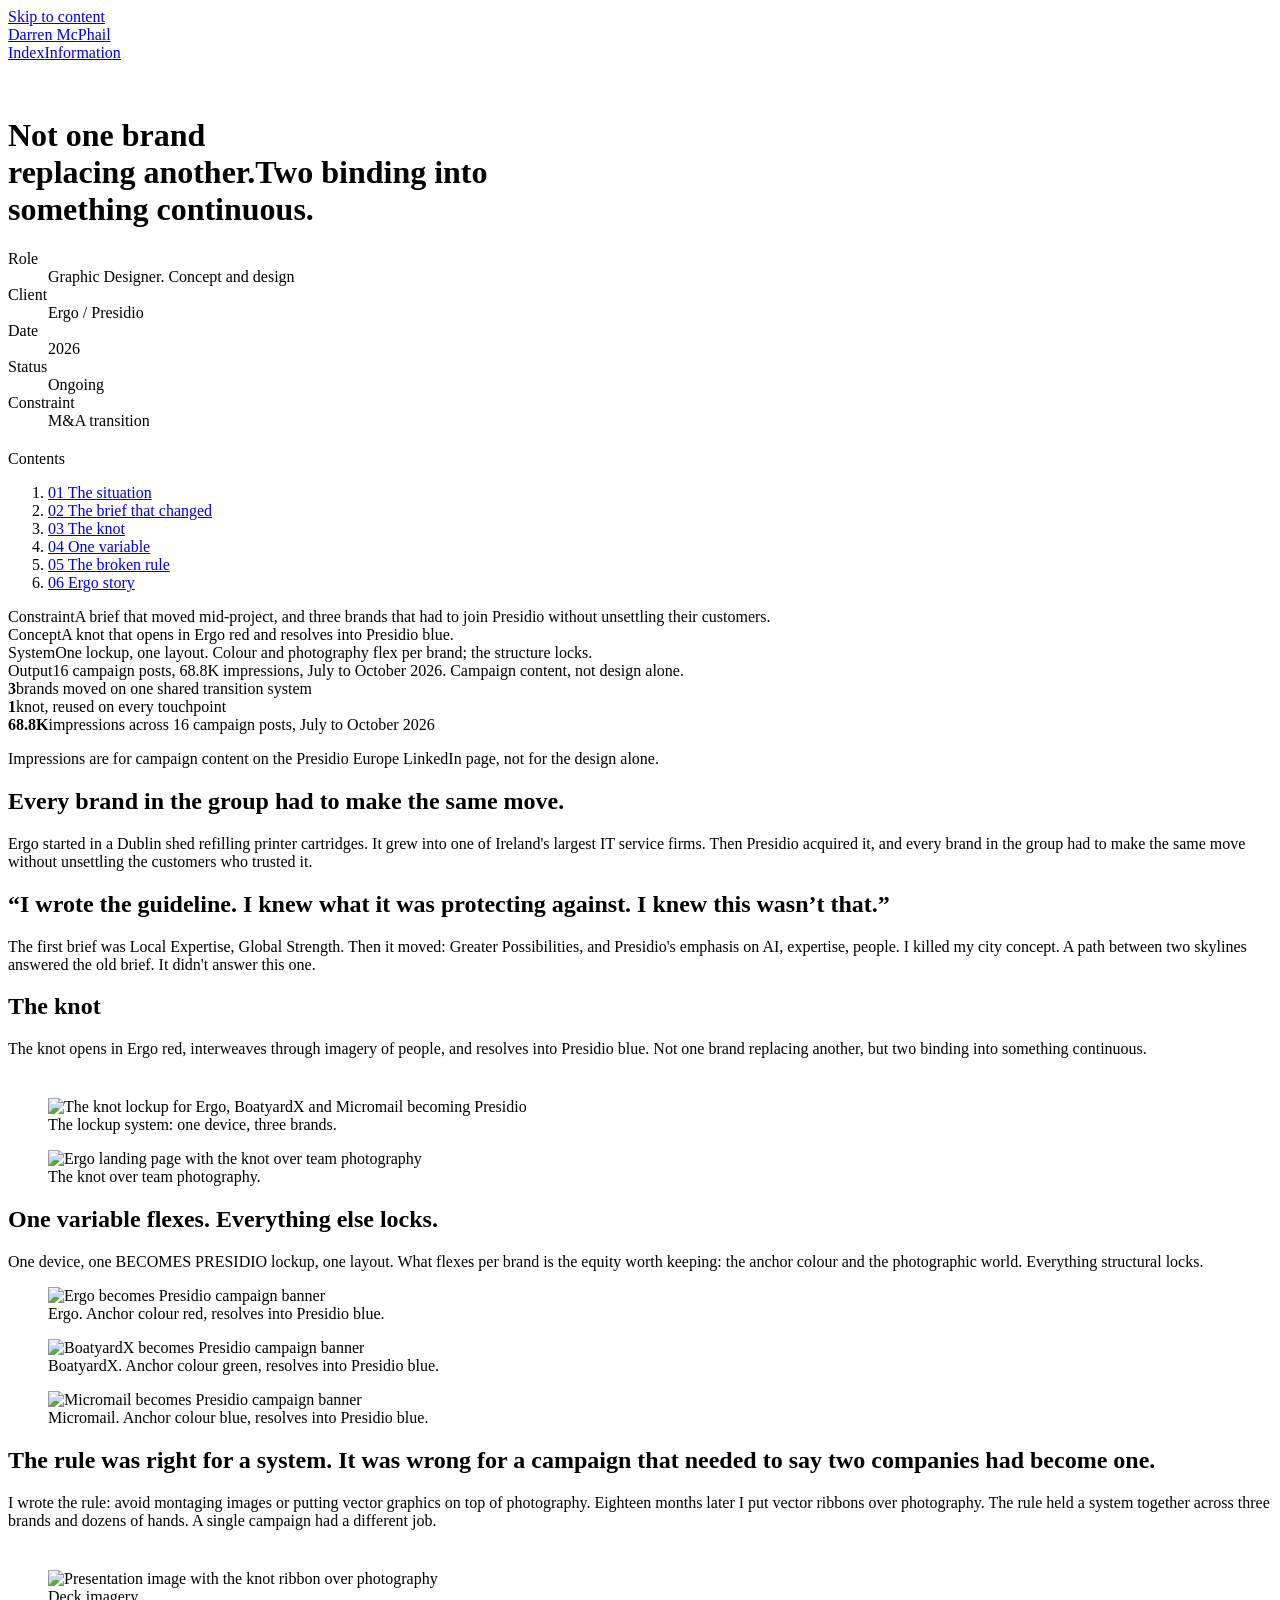
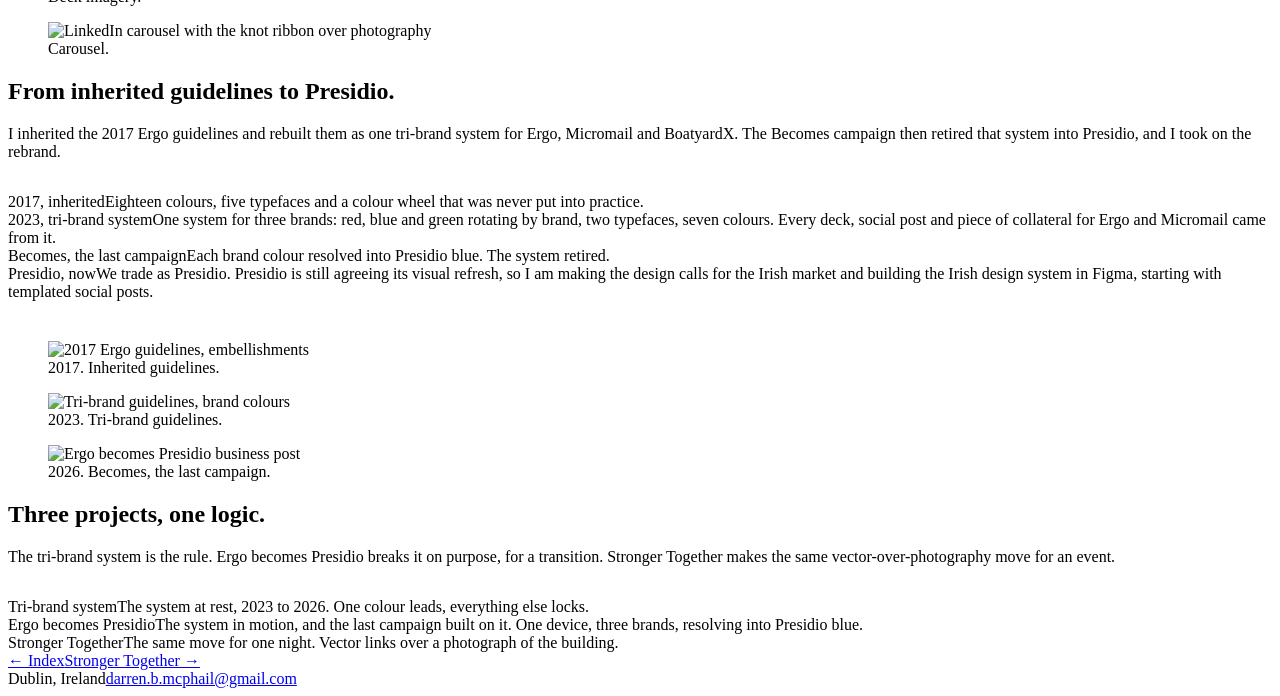
==== ergo-becomes-presidio.html @ 49cdcddd "Add files via upload" ====
<!doctype html><html lang="en"><head><meta charset="utf-8"><meta name="viewport" content="width=device-width,initial-scale=1">
<title>Ergo becomes Presidio · Darren McPhail</title><meta name="description" content="A brand transition for three brands joining Presidio: one knot, one variable, one shared system.">
<meta property="og:title" content="Ergo becomes Presidio · Darren McPhail"><meta property="og:description" content="A brand transition for three brands joining Presidio: one knot, one variable, one shared system."><meta property="og:type" content="website"><meta property="og:image" content="https://darrenbmcphail.com/ogimage.jpg"><meta name="twitter:card" content="summary_large_image">
<link rel="icon" href="favicon.svg" type="image/svg+xml">
<link rel="preconnect" href="https://fonts.googleapis.com"><link rel="preconnect" href="https://fonts.gstatic.com" crossorigin><link href="https://fonts.googleapis.com/css2?family=Familjen+Grotesk:wght@700&family=Instrument+Sans:wght@400;500;600&display=swap" rel="stylesheet"><link rel="stylesheet" href="styles.css"></head><body>
<a class="skip" href="#main">Skip to content</a>
<header class="nav"><div class="wrap"><a href="index.html">Darren McPhail</a><nav><a href="index.html" aria-current="page">Index</a><a href="information.html">Information</a></nav></div></header>
<main id="main"><div class="band" style="background:var(--pblue)"><div class="wrap"><p class="label crumb" style="color:rgba(255,255,255,.8)">Ergo / Presidio  /  Brand transition</p><h1>Not one brand<br>replacing another.<span class="dk">Two binding into<br>something continuous.</span></h1></div></div><div class="wrap"><div class="layout"><aside class="meta"><dl><div><dt class="label">Role</dt><dd>Graphic Designer. Concept and design</dd></div><div><dt class="label">Client</dt><dd>Ergo / Presidio</dd></div><div><dt class="label">Date</dt><dd>2026</dd></div><div><dt class="label">Status</dt><dd class="st">Ongoing</dd></div><div><dt class="label">Constraint</dt><dd>M&amp;A transition</dd></div></dl><p class="label" style="margin-top:20px">Contents</p><ol><li><a href="#situation">01  The situation</a></li><li><a href="#brief">02  The brief that changed</a></li><li><a href="#knot">03  The knot</a></li><li><a href="#variable">04  One variable</a></li><li><a href="#rule">05  The broken rule</a></li><li><a href="#story">06  Ergo story</a></li></ol></aside><div class="content"><div class="spec"><div class="row"><span>Constraint</span><span>A brief that moved mid-project, and three brands that had to join Presidio without unsettling their customers.</span></div><div class="row"><span>Concept</span><span>A knot that opens in Ergo red and resolves into Presidio blue.</span></div><div class="row"><span>System</span><span>One lockup, one layout. Colour and photography flex per brand; the structure locks.</span></div><div class="row"><span>Output</span><span>16 campaign posts, 68.8K impressions, July to October 2026. Campaign content, not design alone.</span></div></div><div class="stats"><div class="stat r"><b>3</b><span>brands moved on one shared transition system</span></div><div class="stat b"><b>1</b><span>knot, reused on every touchpoint</span></div><div class="stat g"><b>68.8K</b><span>impressions across 16 campaign posts, July to October 2026</span></div></div><p class="note">Impressions are for campaign content on the Presidio Europe LinkedIn page, not for the design alone.</p><section id="situation"><h2>Every brand in the group had to make the same move.</h2><p>Ergo started in a Dublin shed refilling printer cartridges. It grew into one of Ireland's largest IT service firms. Then Presidio acquired it, and every brand in the group had to make the same move without unsettling the customers who trusted it.</p></section><section id="brief"><div class="quote" style="margin-top:0"><h2>“I wrote the guideline. I knew what it was protecting against. I knew this wasn’t that.”</h2><p>The first brief was Local Expertise, Global Strength. Then it moved: Greater Possibilities, and Presidio's emphasis on AI, expertise, people. I killed my city concept. A path between two skylines answered the old brief. It didn't answer this one.</p></div></section><section id="knot"><h2>The knot</h2><p>The knot opens in Ergo red, interweaves through imagery of people, and resolves into Presidio blue. Not one brand replacing another, but two binding into something continuous.</p><div class="two-col" style="margin-top:40px"><figure><img src="assets/becomes/tri-knot.webp" alt="The knot lockup for Ergo, BoatyardX and Micromail becoming Presidio" loading="lazy" width="647" height="826"><figcaption>The lockup system: one device, three brands.</figcaption></figure><figure class="flat"><img src="assets/becomes/landing-page-opt1.webp" alt="Ergo landing page with the knot over team photography" loading="lazy" width="2000" height="1252"><figcaption>The knot over team photography.</figcaption></figure></div></section><section id="variable"><h2>One variable flexes. Everything else locks.</h2><p>One device, one BECOMES PRESIDIO lockup, one layout. What flexes per brand is the equity worth keeping: the anchor colour and the photographic world. Everything structural locks.</p><div class="grid"><figure class="flat"><div class="tile"><img src="assets/becomes/ergo-becomes-presidio-4.webp" alt="Ergo becomes Presidio campaign banner" loading="lazy" width="1200" height="630"></div><figcaption>Ergo. Anchor colour red, resolves into Presidio blue.</figcaption></figure><figure class="flat"><div class="tile"><img src="assets/becomes/boatyardx-becomes-presidio.webp" alt="BoatyardX becomes Presidio campaign banner" loading="lazy" width="1200" height="630"></div><figcaption>BoatyardX. Anchor colour green, resolves into Presidio blue.</figcaption></figure><figure class="flat"><div class="tile"><img src="assets/becomes/micromail-becomes-presidio.webp" alt="Micromail becomes Presidio campaign banner" loading="lazy" width="1200" height="630"></div><figcaption>Micromail. Anchor colour blue, resolves into Presidio blue.</figcaption></figure></div></section><section id="rule"><h2>The rule was right for a system. It was wrong for a campaign that needed to say two companies had become one.</h2><p>I wrote the rule: avoid montaging images or putting vector graphics on top of photography. Eighteen months later I put vector ribbons over photography. The rule held a system together across three brands and dozens of hands. A single campaign had a different job.</p><div class="grid two" style="margin-top:40px"><figure class="flat"><img src="assets/becomes/image_deck.webp" alt="Presentation image with the knot ribbon over photography" loading="lazy"><figcaption>Deck imagery.</figcaption></figure><figure class="flat"><img src="assets/becomes/carousel--11.webp" alt="LinkedIn carousel with the knot ribbon over photography" loading="lazy"><figcaption>Carousel.</figcaption></figure></div></section><section id="story"><h2>From inherited guidelines to Presidio.</h2><p>I inherited the 2017 Ergo guidelines and rebuilt them as one tri-brand system for Ergo, Micromail and BoatyardX. The Becomes campaign then retired that system into Presidio, and I took on the rebrand.</p><div class="spec" style="margin-top:32px"><div class="row"><span>2017, inherited</span><span>Eighteen colours, five typefaces and a colour wheel that was never put into practice.</span></div><div class="row"><span>2023, tri-brand system</span><span>One system for three brands: red, blue and green rotating by brand, two typefaces, seven colours. Every deck, social post and piece of collateral for Ergo and Micromail came from it.</span></div><div class="row"><span>Becomes, the last campaign</span><span>Each brand colour resolved into Presidio blue. The system retired.</span></div><div class="row"><span>Presidio, now</span><span>We trade as Presidio. Presidio is still agreeing its visual refresh, so I am making the design calls for the Irish market and building the Irish design system in Figma, starting with templated social posts.</span></div></div><div class="grid" style="margin-top:40px"><figure class="flat"><img src="assets/tri/ergo-2017-p18.webp" alt="2017 Ergo guidelines, embellishments" loading="lazy"><figcaption>2017. Inherited guidelines.</figcaption></figure><figure class="flat"><img src="assets/tri/visual-identity-p18.webp" alt="Tri-brand guidelines, brand colours" loading="lazy"><figcaption>2023. Tri-brand guidelines.</figcaption></figure><figure class="flat"><img src="assets/becomes/business-post-ad-p01.webp" alt="Ergo becomes Presidio business post" loading="lazy"><figcaption>2026. Becomes, the last campaign.</figcaption></figure></div></section><section id="connected"><h2>Three projects, one logic.</h2><p>The tri-brand system is the rule. Ergo becomes Presidio breaks it on purpose, for a transition. Stronger Together makes the same vector-over-photography move for an event.</p><div class="spec" style="margin-top:32px"><div class="row"><span>Tri-brand system</span><span>The system at rest, 2023 to 2026. One colour leads, everything else locks.</span></div><div class="row"><span>Ergo becomes Presidio</span><span>The system in motion, and the last campaign built on it. One device, three brands, resolving into Presidio blue.</span></div><div class="row"><span>Stronger Together</span><span>The same move for one night. Vector links over a photograph of the building.</span></div></div></section><div class="pager"><a href="index.html">← Index</a><a href="stronger-together.html">Stronger Together →</a></div></div></div></div></main>
<footer class="f"><div class="wrap"><span class="label">Dublin, Ireland</span><a class="label" href="mailto:darren.b.mcphail@gmail.com">darren.b.mcphail@gmail.com</a></div></footer>
<script src="site.js" defer></script></body></html>
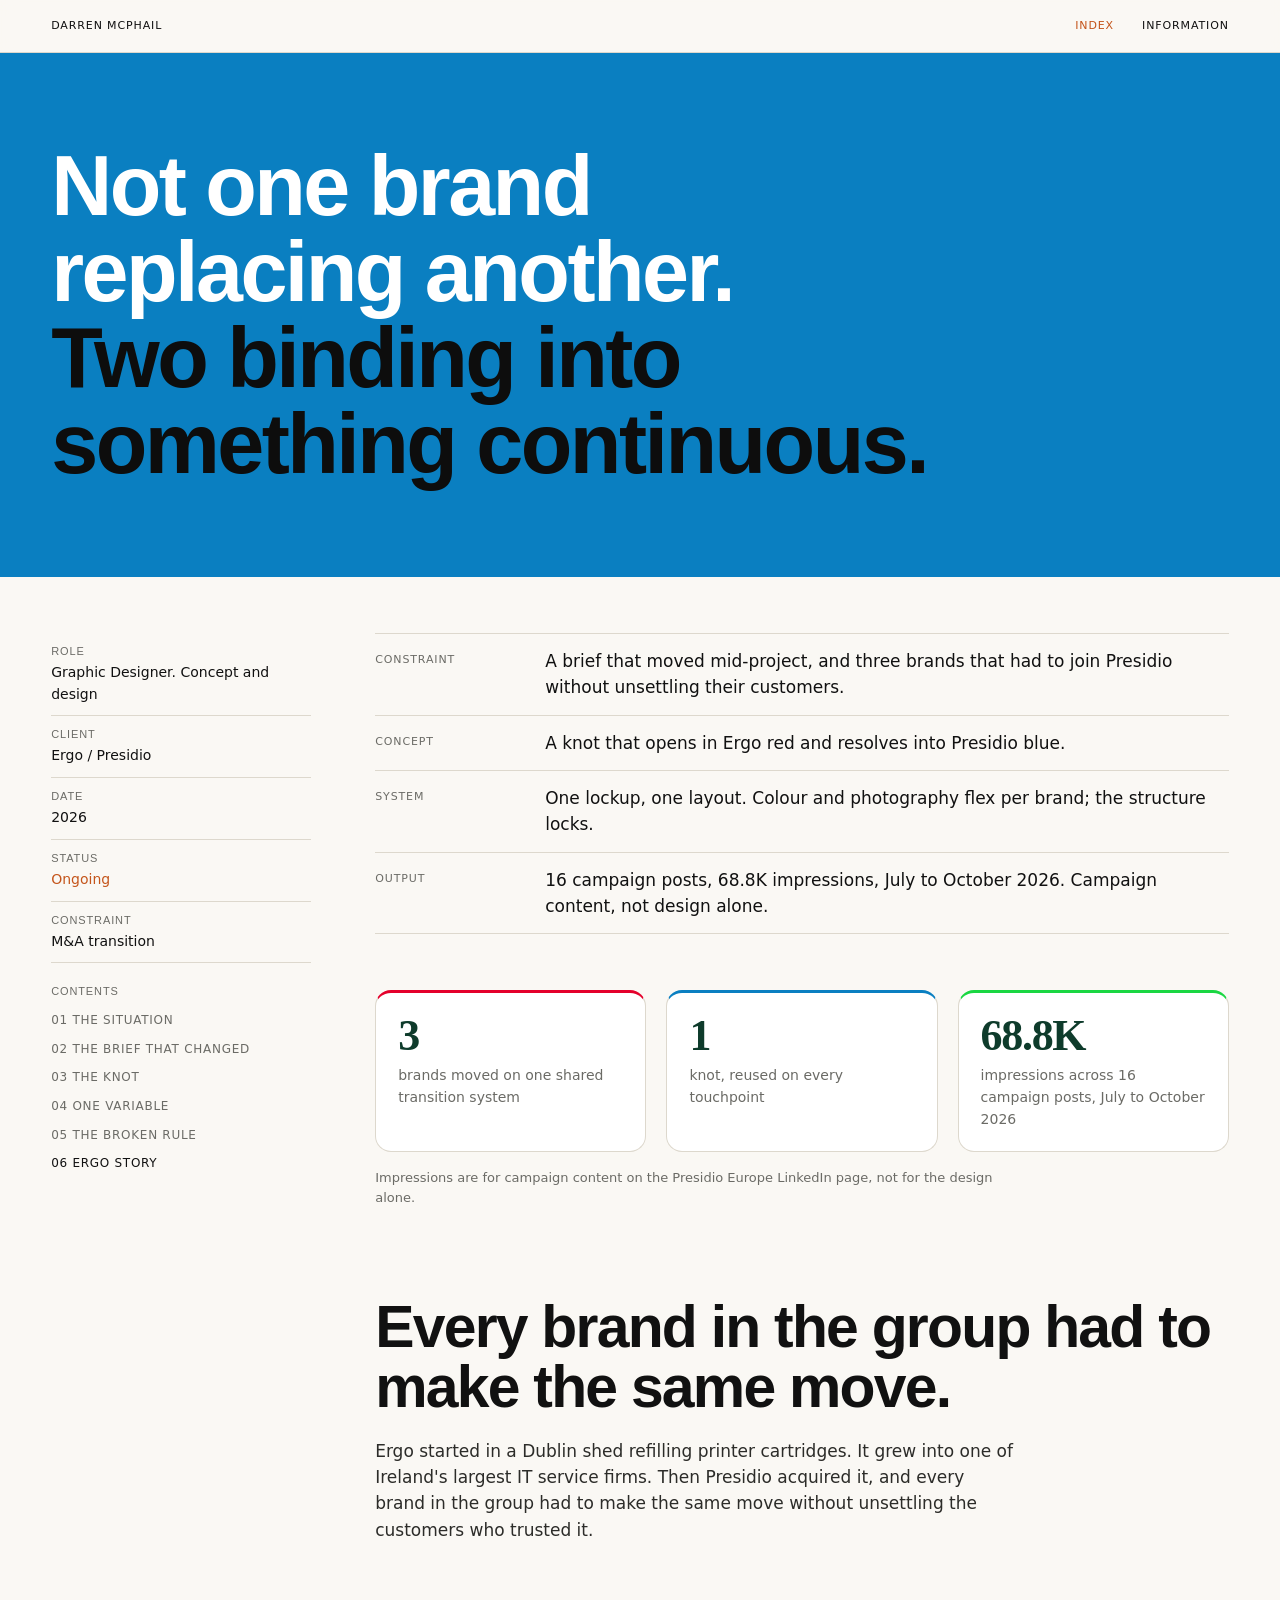
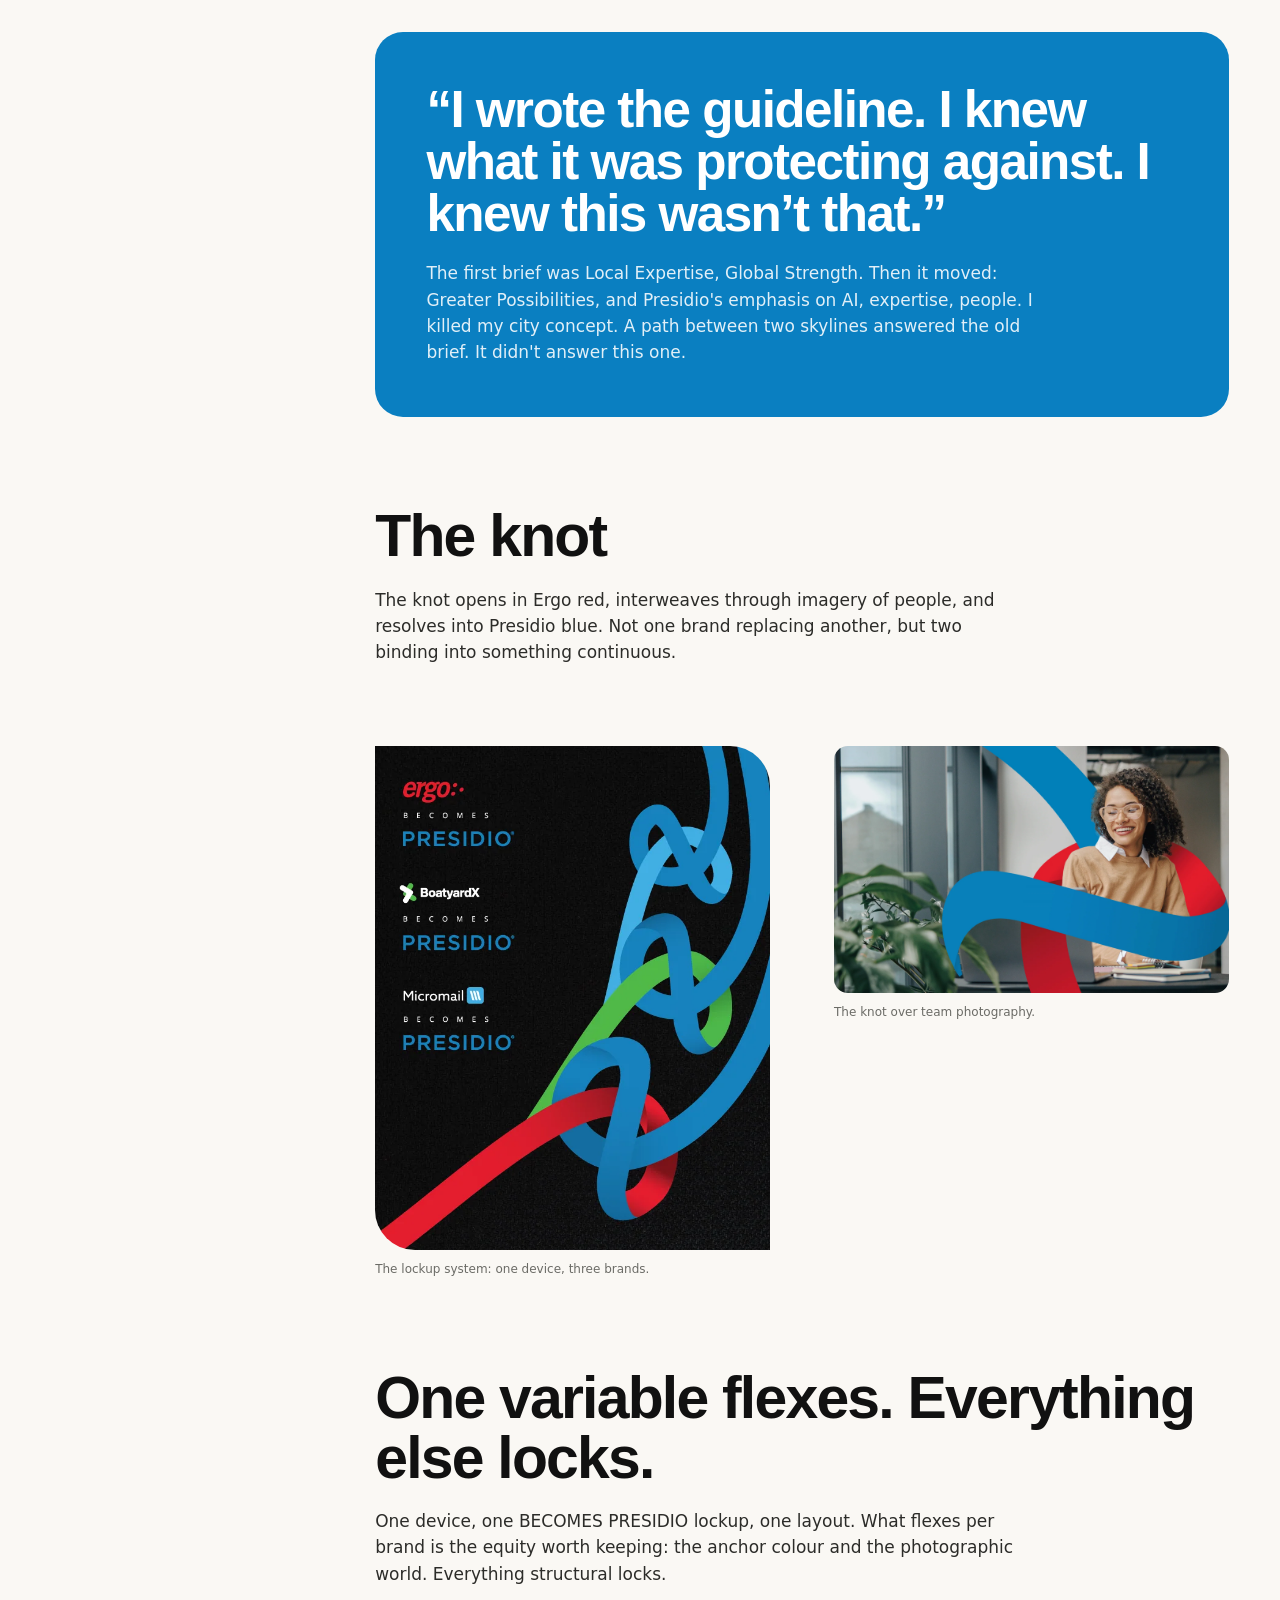
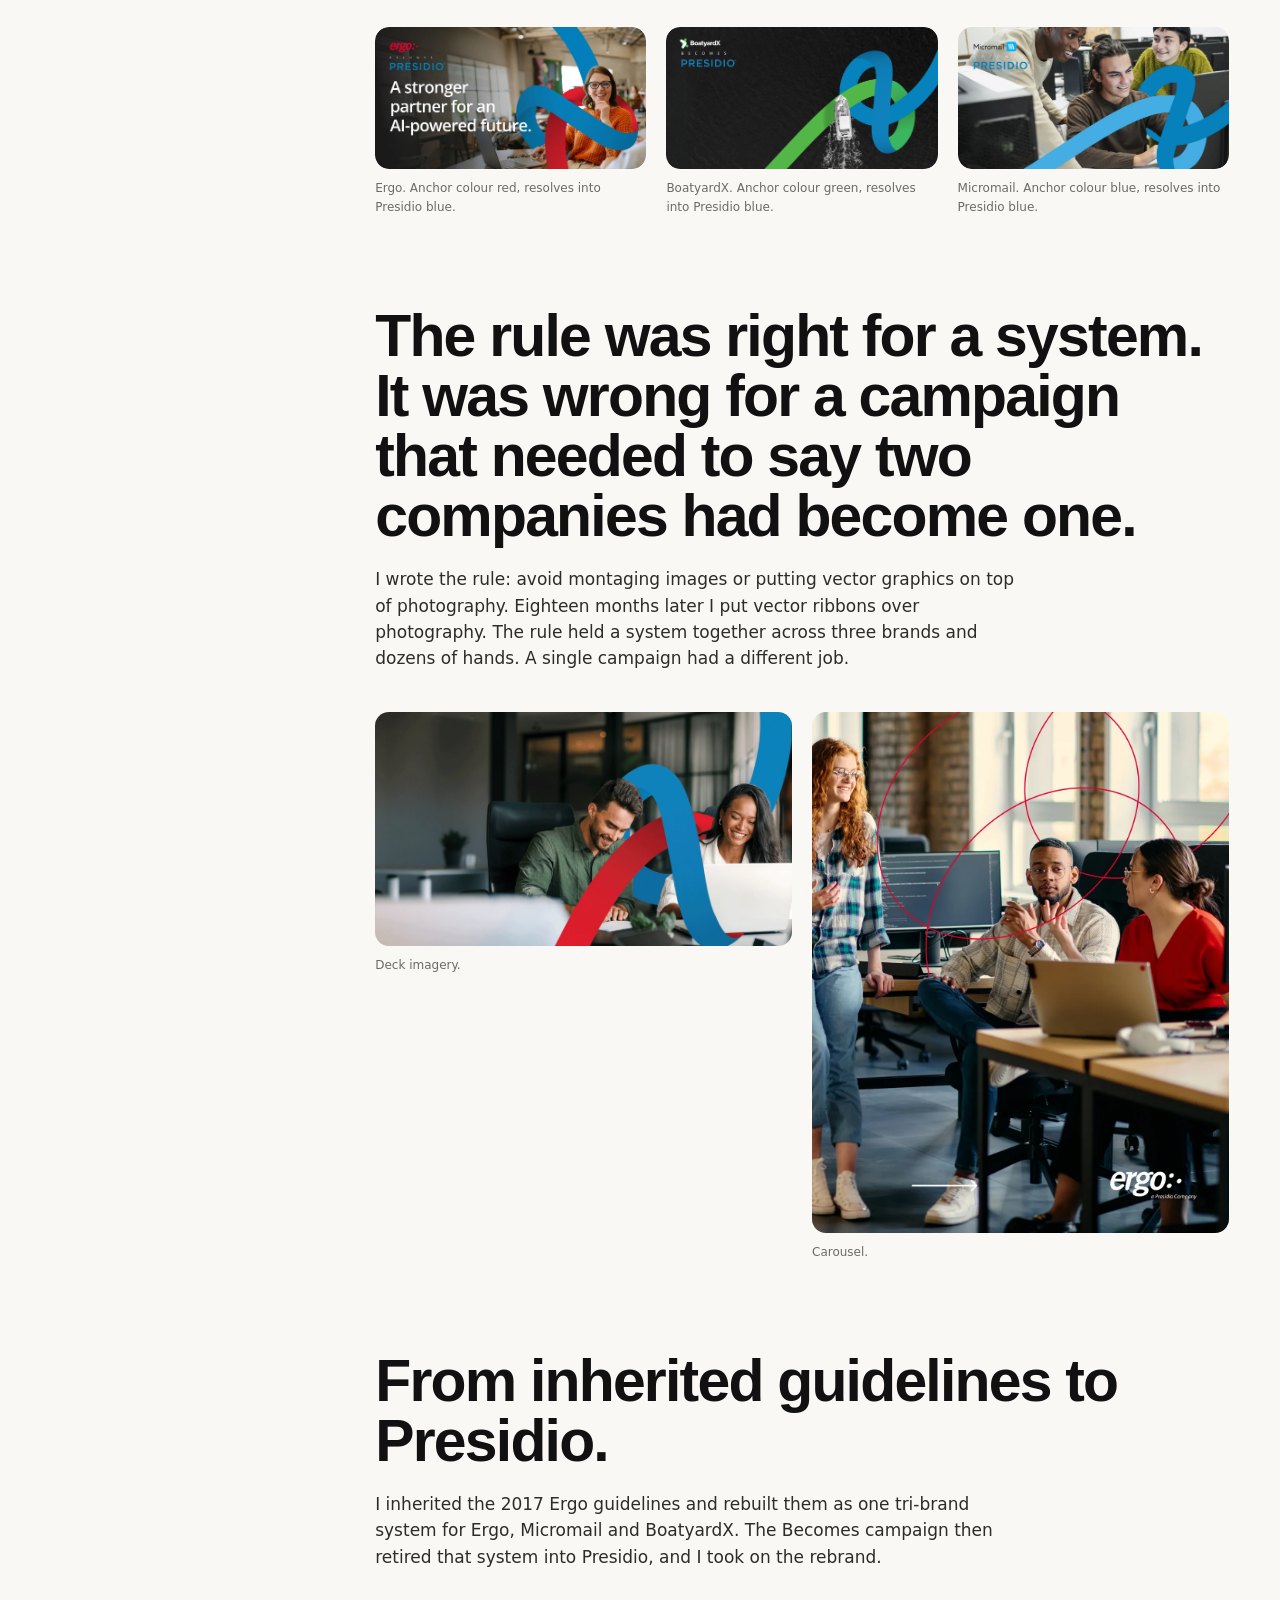
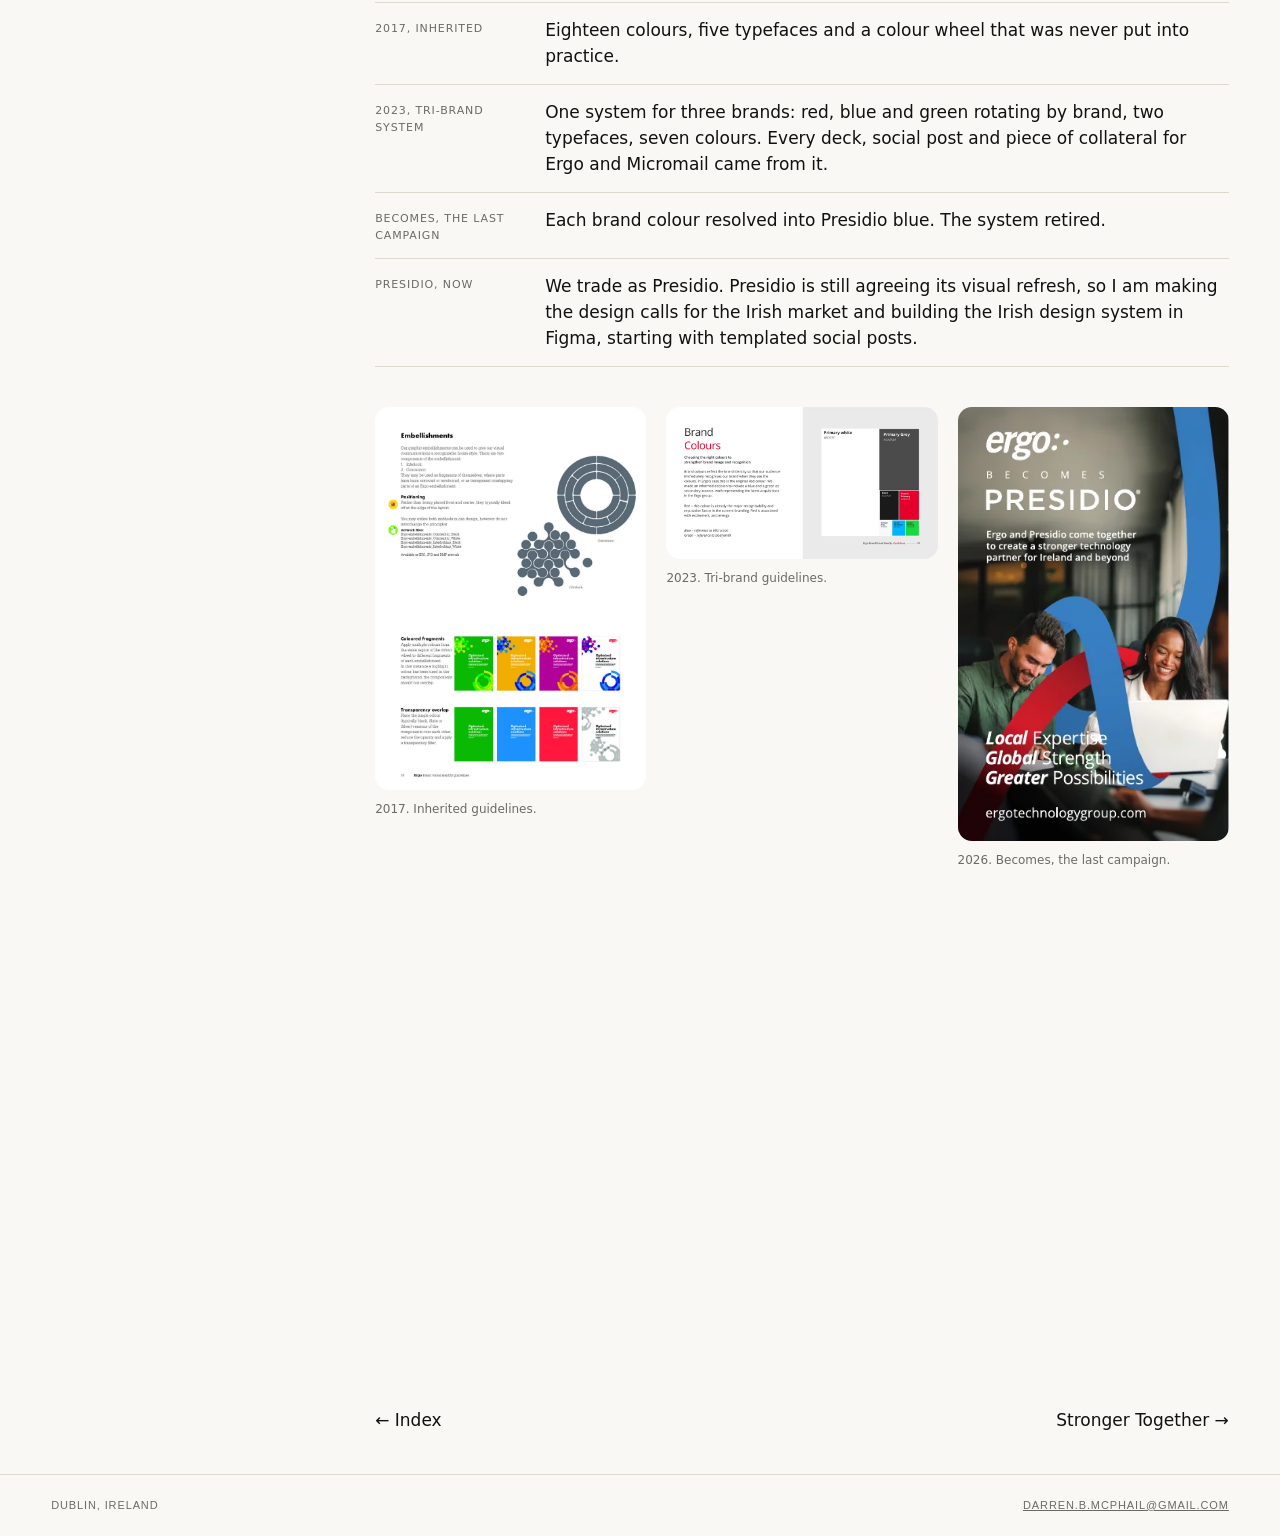
==== commit 41c619c1: "Add files via upload" ====
--- a/ergo-becomes-presidio.html
+++ b/ergo-becomes-presidio.html
@@ -5,6 +5,6 @@
 <link rel="preconnect" href="https://fonts.googleapis.com"><link rel="preconnect" href="https://fonts.gstatic.com" crossorigin><link href="https://fonts.googleapis.com/css2?family=Familjen+Grotesk:wght@700&family=Instrument+Sans:wght@400;500;600&display=swap" rel="stylesheet"><link rel="stylesheet" href="styles.css"></head><body>
 <a class="skip" href="#main">Skip to content</a>
 <header class="nav"><div class="wrap"><a href="index.html">Darren McPhail</a><nav><a href="index.html" aria-current="page">Index</a><a href="information.html">Information</a></nav></div></header>
-<main id="main"><div class="band" style="background:var(--pblue)"><div class="wrap"><p class="label crumb" style="color:rgba(255,255,255,.8)">Ergo / Presidio  /  Brand transition</p><h1>Not one brand<br>replacing another.<span class="dk">Two binding into<br>something continuous.</span></h1></div></div><div class="wrap"><div class="layout"><aside class="meta"><dl><div><dt class="label">Role</dt><dd>Graphic Designer. Concept and design</dd></div><div><dt class="label">Client</dt><dd>Ergo / Presidio</dd></div><div><dt class="label">Date</dt><dd>2026</dd></div><div><dt class="label">Status</dt><dd class="st">Ongoing</dd></div><div><dt class="label">Constraint</dt><dd>M&amp;A transition</dd></div></dl><p class="label" style="margin-top:20px">Contents</p><ol><li><a href="#situation">01  The situation</a></li><li><a href="#brief">02  The brief that changed</a></li><li><a href="#knot">03  The knot</a></li><li><a href="#variable">04  One variable</a></li><li><a href="#rule">05  The broken rule</a></li><li><a href="#story">06  Ergo story</a></li></ol></aside><div class="content"><div class="spec"><div class="row"><span>Constraint</span><span>A brief that moved mid-project, and three brands that had to join Presidio without unsettling their customers.</span></div><div class="row"><span>Concept</span><span>A knot that opens in Ergo red and resolves into Presidio blue.</span></div><div class="row"><span>System</span><span>One lockup, one layout. Colour and photography flex per brand; the structure locks.</span></div><div class="row"><span>Output</span><span>16 campaign posts, 68.8K impressions, July to October 2026. Campaign content, not design alone.</span></div></div><div class="stats"><div class="stat r"><b>3</b><span>brands moved on one shared transition system</span></div><div class="stat b"><b>1</b><span>knot, reused on every touchpoint</span></div><div class="stat g"><b>68.8K</b><span>impressions across 16 campaign posts, July to October 2026</span></div></div><p class="note">Impressions are for campaign content on the Presidio Europe LinkedIn page, not for the design alone.</p><section id="situation"><h2>Every brand in the group had to make the same move.</h2><p>Ergo started in a Dublin shed refilling printer cartridges. It grew into one of Ireland's largest IT service firms. Then Presidio acquired it, and every brand in the group had to make the same move without unsettling the customers who trusted it.</p></section><section id="brief"><div class="quote" style="margin-top:0"><h2>“I wrote the guideline. I knew what it was protecting against. I knew this wasn’t that.”</h2><p>The first brief was Local Expertise, Global Strength. Then it moved: Greater Possibilities, and Presidio's emphasis on AI, expertise, people. I killed my city concept. A path between two skylines answered the old brief. It didn't answer this one.</p></div></section><section id="knot"><h2>The knot</h2><p>The knot opens in Ergo red, interweaves through imagery of people, and resolves into Presidio blue. Not one brand replacing another, but two binding into something continuous.</p><div class="two-col" style="margin-top:40px"><figure><img src="assets/becomes/tri-knot.webp" alt="The knot lockup for Ergo, BoatyardX and Micromail becoming Presidio" loading="lazy" width="647" height="826"><figcaption>The lockup system: one device, three brands.</figcaption></figure><figure class="flat"><img src="assets/becomes/landing-page-opt1.webp" alt="Ergo landing page with the knot over team photography" loading="lazy" width="2000" height="1252"><figcaption>The knot over team photography.</figcaption></figure></div></section><section id="variable"><h2>One variable flexes. Everything else locks.</h2><p>One device, one BECOMES PRESIDIO lockup, one layout. What flexes per brand is the equity worth keeping: the anchor colour and the photographic world. Everything structural locks.</p><div class="grid"><figure class="flat"><div class="tile"><img src="assets/becomes/ergo-becomes-presidio-4.webp" alt="Ergo becomes Presidio campaign banner" loading="lazy" width="1200" height="630"></div><figcaption>Ergo. Anchor colour red, resolves into Presidio blue.</figcaption></figure><figure class="flat"><div class="tile"><img src="assets/becomes/boatyardx-becomes-presidio.webp" alt="BoatyardX becomes Presidio campaign banner" loading="lazy" width="1200" height="630"></div><figcaption>BoatyardX. Anchor colour green, resolves into Presidio blue.</figcaption></figure><figure class="flat"><div class="tile"><img src="assets/becomes/micromail-becomes-presidio.webp" alt="Micromail becomes Presidio campaign banner" loading="lazy" width="1200" height="630"></div><figcaption>Micromail. Anchor colour blue, resolves into Presidio blue.</figcaption></figure></div></section><section id="rule"><h2>The rule was right for a system. It was wrong for a campaign that needed to say two companies had become one.</h2><p>I wrote the rule: avoid montaging images or putting vector graphics on top of photography. Eighteen months later I put vector ribbons over photography. The rule held a system together across three brands and dozens of hands. A single campaign had a different job.</p><div class="grid two" style="margin-top:40px"><figure class="flat"><img src="assets/becomes/image_deck.webp" alt="Presentation image with the knot ribbon over photography" loading="lazy"><figcaption>Deck imagery.</figcaption></figure><figure class="flat"><img src="assets/becomes/carousel--11.webp" alt="LinkedIn carousel with the knot ribbon over photography" loading="lazy"><figcaption>Carousel.</figcaption></figure></div></section><section id="story"><h2>From inherited guidelines to Presidio.</h2><p>I inherited the 2017 Ergo guidelines and rebuilt them as one tri-brand system for Ergo, Micromail and BoatyardX. The Becomes campaign then retired that system into Presidio, and I took on the rebrand.</p><div class="spec" style="margin-top:32px"><div class="row"><span>2017, inherited</span><span>Eighteen colours, five typefaces and a colour wheel that was never put into practice.</span></div><div class="row"><span>2023, tri-brand system</span><span>One system for three brands: red, blue and green rotating by brand, two typefaces, seven colours. Every deck, social post and piece of collateral for Ergo and Micromail came from it.</span></div><div class="row"><span>Becomes, the last campaign</span><span>Each brand colour resolved into Presidio blue. The system retired.</span></div><div class="row"><span>Presidio, now</span><span>We trade as Presidio. Presidio is still agreeing its visual refresh, so I am making the design calls for the Irish market and building the Irish design system in Figma, starting with templated social posts.</span></div></div><div class="grid" style="margin-top:40px"><figure class="flat"><img src="assets/tri/ergo-2017-p18.webp" alt="2017 Ergo guidelines, embellishments" loading="lazy"><figcaption>2017. Inherited guidelines.</figcaption></figure><figure class="flat"><img src="assets/tri/visual-identity-p18.webp" alt="Tri-brand guidelines, brand colours" loading="lazy"><figcaption>2023. Tri-brand guidelines.</figcaption></figure><figure class="flat"><img src="assets/becomes/business-post-ad-p01.webp" alt="Ergo becomes Presidio business post" loading="lazy"><figcaption>2026. Becomes, the last campaign.</figcaption></figure></div></section><section id="connected"><h2>Three projects, one logic.</h2><p>The tri-brand system is the rule. Ergo becomes Presidio breaks it on purpose, for a transition. Stronger Together makes the same vector-over-photography move for an event.</p><div class="spec" style="margin-top:32px"><div class="row"><span>Tri-brand system</span><span>The system at rest, 2023 to 2026. One colour leads, everything else locks.</span></div><div class="row"><span>Ergo becomes Presidio</span><span>The system in motion, and the last campaign built on it. One device, three brands, resolving into Presidio blue.</span></div><div class="row"><span>Stronger Together</span><span>The same move for one night. Vector links over a photograph of the building.</span></div></div></section><div class="pager"><a href="index.html">← Index</a><a href="stronger-together.html">Stronger Together →</a></div></div></div></div></main>
+<main id="main"><div class="band" style="background:var(--pblue)"><div class="wrap"><h1>Not one brand<br>replacing another.<span class="dk">Two binding into<br>something continuous.</span></h1></div></div><div class="wrap"><div class="layout"><aside class="meta"><dl><div><dt class="label">Role</dt><dd>Graphic Designer. Concept and design</dd></div><div><dt class="label">Client</dt><dd>Ergo / Presidio</dd></div><div><dt class="label">Date</dt><dd>2026</dd></div><div><dt class="label">Status</dt><dd class="st">Ongoing</dd></div><div><dt class="label">Constraint</dt><dd>M&amp;A transition</dd></div></dl><p class="label" style="margin-top:20px">Contents</p><ol><li><a href="#situation">01  The situation</a></li><li><a href="#brief">02  The brief that changed</a></li><li><a href="#knot">03  The knot</a></li><li><a href="#variable">04  One variable</a></li><li><a href="#rule">05  The broken rule</a></li><li><a href="#story">06  Ergo story</a></li></ol></aside><div class="content"><div class="spec"><div class="row"><span>Constraint</span><span>A brief that moved mid-project, and three brands that had to join Presidio without unsettling their customers.</span></div><div class="row"><span>Concept</span><span>A knot that opens in Ergo red and resolves into Presidio blue.</span></div><div class="row"><span>System</span><span>One lockup, one layout. Colour and photography flex per brand; the structure locks.</span></div><div class="row"><span>Output</span><span>16 campaign posts, 68.8K impressions, July to October 2026. Campaign content, not design alone.</span></div></div><div class="stats"><div class="stat r"><b>3</b><span>brands moved on one shared transition system</span></div><div class="stat b"><b>1</b><span>knot, reused on every touchpoint</span></div><div class="stat g"><b>68.8K</b><span>impressions across 16 campaign posts, July to October 2026</span></div></div><p class="note">Impressions are for campaign content on the Presidio Europe LinkedIn page, not for the design alone.</p><section id="situation"><h2>Every brand in the group had to make the same move.</h2><p>Ergo started in a Dublin shed refilling printer cartridges. It grew into one of Ireland's largest IT service firms. Then Presidio acquired it, and every brand in the group had to make the same move without unsettling the customers who trusted it.</p></section><section id="brief"><div class="quote" style="margin-top:0"><h2>“I wrote the guideline. I knew what it was protecting against. I knew this wasn’t that.”</h2><p>The first brief was Local Expertise, Global Strength. Then it moved: Greater Possibilities, and Presidio's emphasis on AI, expertise, people. I killed my city concept. A path between two skylines answered the old brief. It didn't answer this one.</p></div></section><section id="knot"><h2>The knot</h2><p>The knot opens in Ergo red, interweaves through imagery of people, and resolves into Presidio blue. Not one brand replacing another, but two binding into something continuous.</p><div class="two-col" style="margin-top:40px"><figure><img src="assets/becomes/tri-knot.webp" alt="The knot lockup for Ergo, BoatyardX and Micromail becoming Presidio" loading="lazy" width="647" height="826"><figcaption>The lockup system: one device, three brands.</figcaption></figure><figure class="flat"><img src="assets/becomes/landing-page-opt1.webp" alt="Ergo landing page with the knot over team photography" loading="lazy" width="2000" height="1252"><figcaption>The knot over team photography.</figcaption></figure></div></section><section id="variable"><h2>One variable flexes. Everything else locks.</h2><p>One device, one BECOMES PRESIDIO lockup, one layout. What flexes per brand is the equity worth keeping: the anchor colour and the photographic world. Everything structural locks.</p><div class="grid"><figure class="flat"><div class="tile"><img src="assets/becomes/ergo-becomes-presidio-4.webp" alt="Ergo becomes Presidio campaign banner" loading="lazy" width="1200" height="630"></div><figcaption>Ergo. Anchor colour red, resolves into Presidio blue.</figcaption></figure><figure class="flat"><div class="tile"><img src="assets/becomes/boatyardx-becomes-presidio.webp" alt="BoatyardX becomes Presidio campaign banner" loading="lazy" width="1200" height="630"></div><figcaption>BoatyardX. Anchor colour green, resolves into Presidio blue.</figcaption></figure><figure class="flat"><div class="tile"><img src="assets/becomes/micromail-becomes-presidio.webp" alt="Micromail becomes Presidio campaign banner" loading="lazy" width="1200" height="630"></div><figcaption>Micromail. Anchor colour blue, resolves into Presidio blue.</figcaption></figure></div></section><section id="rule"><h2>The rule was right for a system. It was wrong for a campaign that needed to say two companies had become one.</h2><p>I wrote the rule: avoid montaging images or putting vector graphics on top of photography. Eighteen months later I put vector ribbons over photography. The rule held a system together across three brands and dozens of hands. A single campaign had a different job.</p><div class="grid two" style="margin-top:40px"><figure class="flat"><img src="assets/becomes/image_deck.webp" alt="Presentation image with the knot ribbon over photography" loading="lazy"><figcaption>Deck imagery.</figcaption></figure><figure class="flat"><img src="assets/becomes/carousel--11.webp" alt="LinkedIn carousel with the knot ribbon over photography" loading="lazy"><figcaption>Carousel.</figcaption></figure></div></section><section id="story"><h2>From inherited guidelines to Presidio.</h2><p>I inherited the 2017 Ergo guidelines and rebuilt them as one tri-brand system for Ergo, Micromail and BoatyardX. The Becomes campaign then retired that system into Presidio, and I took on the rebrand.</p><div class="spec" style="margin-top:32px"><div class="row"><span>2017, inherited</span><span>Eighteen colours, five typefaces and a colour wheel that was never put into practice.</span></div><div class="row"><span>2023, tri-brand system</span><span>One system for three brands: red, blue and green rotating by brand, two typefaces, seven colours. Every deck, social post and piece of collateral for Ergo and Micromail came from it.</span></div><div class="row"><span>Becomes, the last campaign</span><span>Each brand colour resolved into Presidio blue. The system retired.</span></div><div class="row"><span>Presidio, now</span><span>We trade as Presidio. Presidio is still agreeing its visual refresh, so I am making the design calls for the Irish market and building the Irish design system in Figma, starting with templated social posts.</span></div></div><div class="grid" style="margin-top:40px"><figure class="flat"><img src="assets/tri/ergo-2017-p18.webp" alt="2017 Ergo guidelines, embellishments" loading="lazy"><figcaption>2017. Inherited guidelines.</figcaption></figure><figure class="flat"><img src="assets/tri/visual-identity-p18.webp" alt="Tri-brand guidelines, brand colours" loading="lazy"><figcaption>2023. Tri-brand guidelines.</figcaption></figure><figure class="flat"><img src="assets/becomes/business-post-ad-p01.webp" alt="Ergo becomes Presidio business post" loading="lazy"><figcaption>2026. Becomes, the last campaign.</figcaption></figure></div></section><section id="connected"><h2>Three projects, one logic.</h2><p>The tri-brand system is the rule. Ergo becomes Presidio breaks it on purpose, for a transition. Stronger Together makes the same vector-over-photography move for an event.</p><div class="spec" style="margin-top:32px"><div class="row"><span>Tri-brand system</span><span>The system at rest, 2023 to 2026. One colour leads, everything else locks.</span></div><div class="row"><span>Ergo becomes Presidio</span><span>The system in motion, and the last campaign built on it. One device, three brands, resolving into Presidio blue.</span></div><div class="row"><span>Stronger Together</span><span>The same move for one night. Vector links over a photograph of the building.</span></div></div></section><div class="pager"><a href="index.html">← Index</a><a href="stronger-together.html">Stronger Together →</a></div></div></div></div></main>
 <footer class="f"><div class="wrap"><span class="label">Dublin, Ireland</span><a class="label" href="mailto:darren.b.mcphail@gmail.com">darren.b.mcphail@gmail.com</a></div></footer>
 <script src="site.js" defer></script></body></html>
--- a/styles.css
+++ b/styles.css
@@ -0,0 +1,110 @@
+
+:root{--paper:#FAF8F4;--paper2:#F1EEE7;--paper3:#E8E4DA;--line:#DDD8CD;--ink:#111;--mu:#6B6B66;--brg:#0E3B2B;--org:#C4551B;--red:#e4002b;--pblue:#0a7fc1;--mblue:#50c0ef;--green:#1ad742;--gut:clamp(20px,4vw,56px);--max:1320px}
+*{box-sizing:border-box;margin:0;padding:0}
+html{scroll-behavior:smooth}
+body{background:var(--paper);color:var(--ink);font-family:'Instrument Sans',system-ui,sans-serif;font-size:17px;line-height:1.55;-webkit-font-smoothing:antialiased}
+img,video{display:block;max-width:100%;height:auto}
+a{color:inherit}
+h1,h2,h3{font-family:'Familjen Grotesk','Instrument Sans',sans-serif;font-weight:700;letter-spacing:-.03em;line-height:1.02}
+.label{font-family:'Instrument Sans',sans-serif;font-weight:500;font-size:11px;letter-spacing:.08em;text-transform:uppercase;color:var(--mu)}
+.wrap{max-width:var(--max);margin:0 auto;padding:0 var(--gut)}
+header.nav{position:sticky;top:0;z-index:20;background:rgba(250,248,244,.92);backdrop-filter:blur(8px);border-bottom:1px solid var(--line)}
+header.nav .wrap{display:flex;justify-content:space-between;align-items:center;height:52px}
+header.nav a{text-decoration:none;font-weight:500;font-size:11px;letter-spacing:.08em;text-transform:uppercase}
+header.nav nav{display:flex;gap:28px}
+header.nav a[aria-current=page]{color:var(--org)}
+.hero{padding:clamp(48px,9vw,120px) 0 clamp(40px,6vw,80px)}
+.hero h1{font-size:clamp(46px,8.6vw,124px)}
+.hero p.lede{max-width:560px;margin-top:28px;color:#3a3a37;font-size:18px}
+.crumb{margin-bottom:28px}
+.band{padding:clamp(48px,7vw,96px) 0}
+.band h1{color:#fff;font-size:clamp(40px,6.6vw,96px)}
+.band h1 .dk{color:#0D0D0D;display:block}
+.facts{display:grid;grid-template-columns:repeat(auto-fit,minmax(220px,1fr));border-top:1px solid var(--line);border-bottom:1px solid var(--line)}
+.facts div{padding:28px var(--gut) 24px;border-left:1px solid var(--line)}
+.facts div:first-child{border-left:0}
+.facts b{display:block;font-family:'Familjen Grotesk',sans-serif;font-size:clamp(38px,5vw,56px);letter-spacing:-.03em;color:var(--brg);line-height:1}
+.facts span{display:block;margin-top:10px;max-width:260px}
+.cards{display:flex;gap:20px;overflow-x:auto;padding:0 var(--gut) 8px;scroll-snap-type:x mandatory;scrollbar-width:thin}
+.card{flex:0 0 min(1040px,88vw);scroll-snap-align:start;background:var(--paper2);border-radius:36px;padding:clamp(20px,2.6vw,32px);text-decoration:none;display:flex;flex-direction:column;gap:28px;position:relative}
+.card .tag{color:var(--org);font-weight:500;font-size:11px;letter-spacing:.08em;text-transform:uppercase}
+.card h2{font-size:clamp(40px,5.6vw,80px)}
+.card .left{display:flex;flex-direction:column;padding:0 clamp(4px,1vw,12px) 8px}
+.card .media{order:-1;border-radius:20px;overflow:hidden;background:#fff;aspect-ratio:16/9;width:100%;position:relative}
+.card .media video,.card .media img{width:100%;height:100%;object-fit:contain}
+.card dl{margin-top:28px;border-top:1px solid var(--line)}
+.card dl div{display:grid;grid-template-columns:110px 1fr;gap:16px;padding:12px 0;border-bottom:1px solid var(--line);font-size:15px}
+.card .go{margin-top:22px}
+.card:hover{background:var(--paper3)}
+.bar{display:flex;height:100%;width:100%;font-family:'Familjen Grotesk';font-weight:700;font-size:28px}
+.bar i{display:flex;align-items:flex-end;padding:14px;font-style:normal}
+.cta{background:var(--brg);color:#fff;border-radius:36px 36px 0 0;margin-top:56px;padding:clamp(48px,8vw,110px) 0}
+.cta h2{font-size:clamp(36px,6vw,84px);max-width:980px}
+.foot-cta{display:flex;justify-content:space-between;align-items:center;gap:20px;padding:36px 0;flex-wrap:wrap}
+.foot-cta h3{font-size:clamp(22px,3vw,32px)}
+.foot-cta a{font-weight:500;font-size:18px}
+footer.f{border-top:1px solid var(--line);padding:22px 0}
+footer.f .wrap{display:flex;justify-content:space-between;gap:16px;flex-wrap:wrap}
+.layout{display:grid;grid-template-columns:260px 1fr;gap:clamp(32px,5vw,80px);padding-top:56px}
+aside.meta{position:sticky;top:76px;align-self:start;font-size:14px}
+aside.meta dl div{padding:10px 0;border-bottom:1px solid var(--line)}
+aside.meta dt{margin-bottom:2px}
+aside.meta dd{font-weight:500}
+aside.meta .st{color:var(--org)}
+aside.meta ol{list-style:none;margin-top:6px}
+aside.meta ol a{display:block;padding:5px 0;text-decoration:none;color:var(--mu);font-size:12px;letter-spacing:.06em;text-transform:uppercase;font-weight:500}
+aside.meta ol a.on{color:var(--ink)}
+.spec{border-top:1px solid var(--line)}
+.spec .row{display:grid;grid-template-columns:150px 1fr;gap:20px;padding:14px 0;border-bottom:1px solid var(--line)}
+.spec .row span:first-child{font-size:11px;letter-spacing:.08em;text-transform:uppercase;color:var(--mu);font-weight:500;padding-top:3px}
+.content section{padding-top:clamp(56px,7vw,96px);scroll-margin-top:70px}
+.content h2{font-size:clamp(34px,4.6vw,60px);max-width:880px}
+.content p{max-width:640px;margin-top:20px;color:#2c2c29}
+.content .note{font-size:13px;color:var(--mu);margin-top:16px}
+.stats{display:grid;grid-template-columns:repeat(auto-fit,minmax(200px,1fr));gap:20px;margin-top:56px}
+.stat{background:#fff;border:1px solid var(--line);border-radius:16px;padding:20px 22px;border-top:3px solid var(--brg)}
+.stat.r{border-top-color:var(--red)}.stat.b{border-top-color:var(--pblue)}.stat.g{border-top-color:var(--green)}
+.stat b{display:block;font-family:'Familjen Grotesk';font-size:44px;letter-spacing:-.03em;color:var(--brg);line-height:1.05}
+.stat span{display:block;margin-top:6px;font-size:14px;color:var(--mu)}
+.quote{background:var(--pblue);color:#fff;border-radius:28px;padding:clamp(28px,4vw,56px);margin-top:clamp(56px,7vw,96px)}
+.quote h2{color:#fff;font-size:clamp(30px,4vw,52px)}
+.quote p{color:rgba(255,255,255,.88)}
+.quote.light{background:var(--mblue);color:var(--ink)}
+.quote.light h2{color:var(--ink)}.quote.light p{color:#10313f}
+figure{margin-top:40px}
+figure img,figure video{border-radius:0 40px 0 40px;width:100%;background:var(--paper2)}
+figure.flat img,figure.flat video{border-radius:14px}
+figcaption{margin-top:10px;font-size:12px;color:var(--mu)}
+.grid{display:grid;grid-template-columns:repeat(auto-fit,minmax(260px,1fr));gap:20px;margin-top:40px}
+.grid figure{margin:0}
+.grid.two{grid-template-columns:repeat(auto-fit,minmax(340px,1fr))}
+.grid img{border-radius:14px;width:100%}
+.tile{border-radius:14px;overflow:hidden;background:var(--paper2)}
+.tile img{width:100%;border-radius:0}
+.pair{display:grid;grid-template-columns:1fr 1fr;gap:20px;margin-top:40px}
+.pair img{border-radius:14px;border:1px solid var(--line)}
+.brandrow{display:grid;grid-template-columns:1fr;gap:12px;margin-top:40px}
+.brandrow .b{border-radius:16px;padding:18px 22px;display:flex;justify-content:space-between;gap:16px;flex-wrap:wrap;align-items:center;font-weight:700;font-family:'Familjen Grotesk';font-size:26px}
+.brandrow .b small{font-family:'Instrument Sans';font-weight:500;font-size:11px;letter-spacing:.08em;text-transform:uppercase}
+.seg{display:flex;height:64px;border-radius:12px;overflow:hidden;margin-top:12px;font-family:'Familjen Grotesk';font-weight:700;font-size:22px}
+.seg i{font-style:normal;display:flex;align-items:center;padding:0 18px}
+.cap{margin-top:14px;font-size:12px;color:var(--mu);max-width:640px}
+.cards3{display:grid;grid-template-columns:repeat(auto-fit,minmax(240px,1fr));gap:16px;margin-top:40px}
+.cards3 .c{background:#fff;border:1px solid var(--line);border-radius:18px;padding:22px}
+.cards3 h3{font-size:22px;margin-bottom:8px}
+.cards3 p{margin-top:0;font-size:15px}
+.pager{display:flex;justify-content:space-between;gap:16px;padding:64px 0 40px;font-weight:500}
+.pager a{text-decoration:none}
+.strip{display:grid;grid-template-columns:repeat(6,1fr);gap:12px;margin-top:28px}
+.strip img{border-radius:12px;width:100%;aspect-ratio:1;object-fit:cover}
+.portrait img{border-radius:0 40px 0 40px;width:100%}
+.two-col{display:grid;grid-template-columns:1fr 1fr;gap:clamp(28px,5vw,80px);align-items:start}
+.exp{border-top:1px solid var(--line)}
+.exp .row{display:grid;grid-template-columns:180px 1fr;gap:20px;padding:16px 0;border-bottom:1px solid var(--line)}
+a.skip{position:absolute;left:-999px}
+a.skip:focus{left:8px;top:8px;background:#fff;padding:8px;z-index:50}
+@media(max-width:860px){.layout{grid-template-columns:1fr}aside.meta{position:static}.two-col,.pair{grid-template-columns:1fr}.strip{grid-template-columns:repeat(3,1fr)}.spec .row,.exp .row{grid-template-columns:1fr;gap:4px}}
+@media(prefers-reduced-motion:reduce){html{scroll-behavior:auto}}
+.reveal{opacity:0;transform:translateY(14px);transition:opacity .7s cubic-bezier(.2,.7,.2,1),transform .7s cubic-bezier(.2,.7,.2,1)}
+.reveal.in{opacity:1;transform:none}
+@media(prefers-reduced-motion:reduce){.reveal{opacity:1;transform:none;transition:none}}
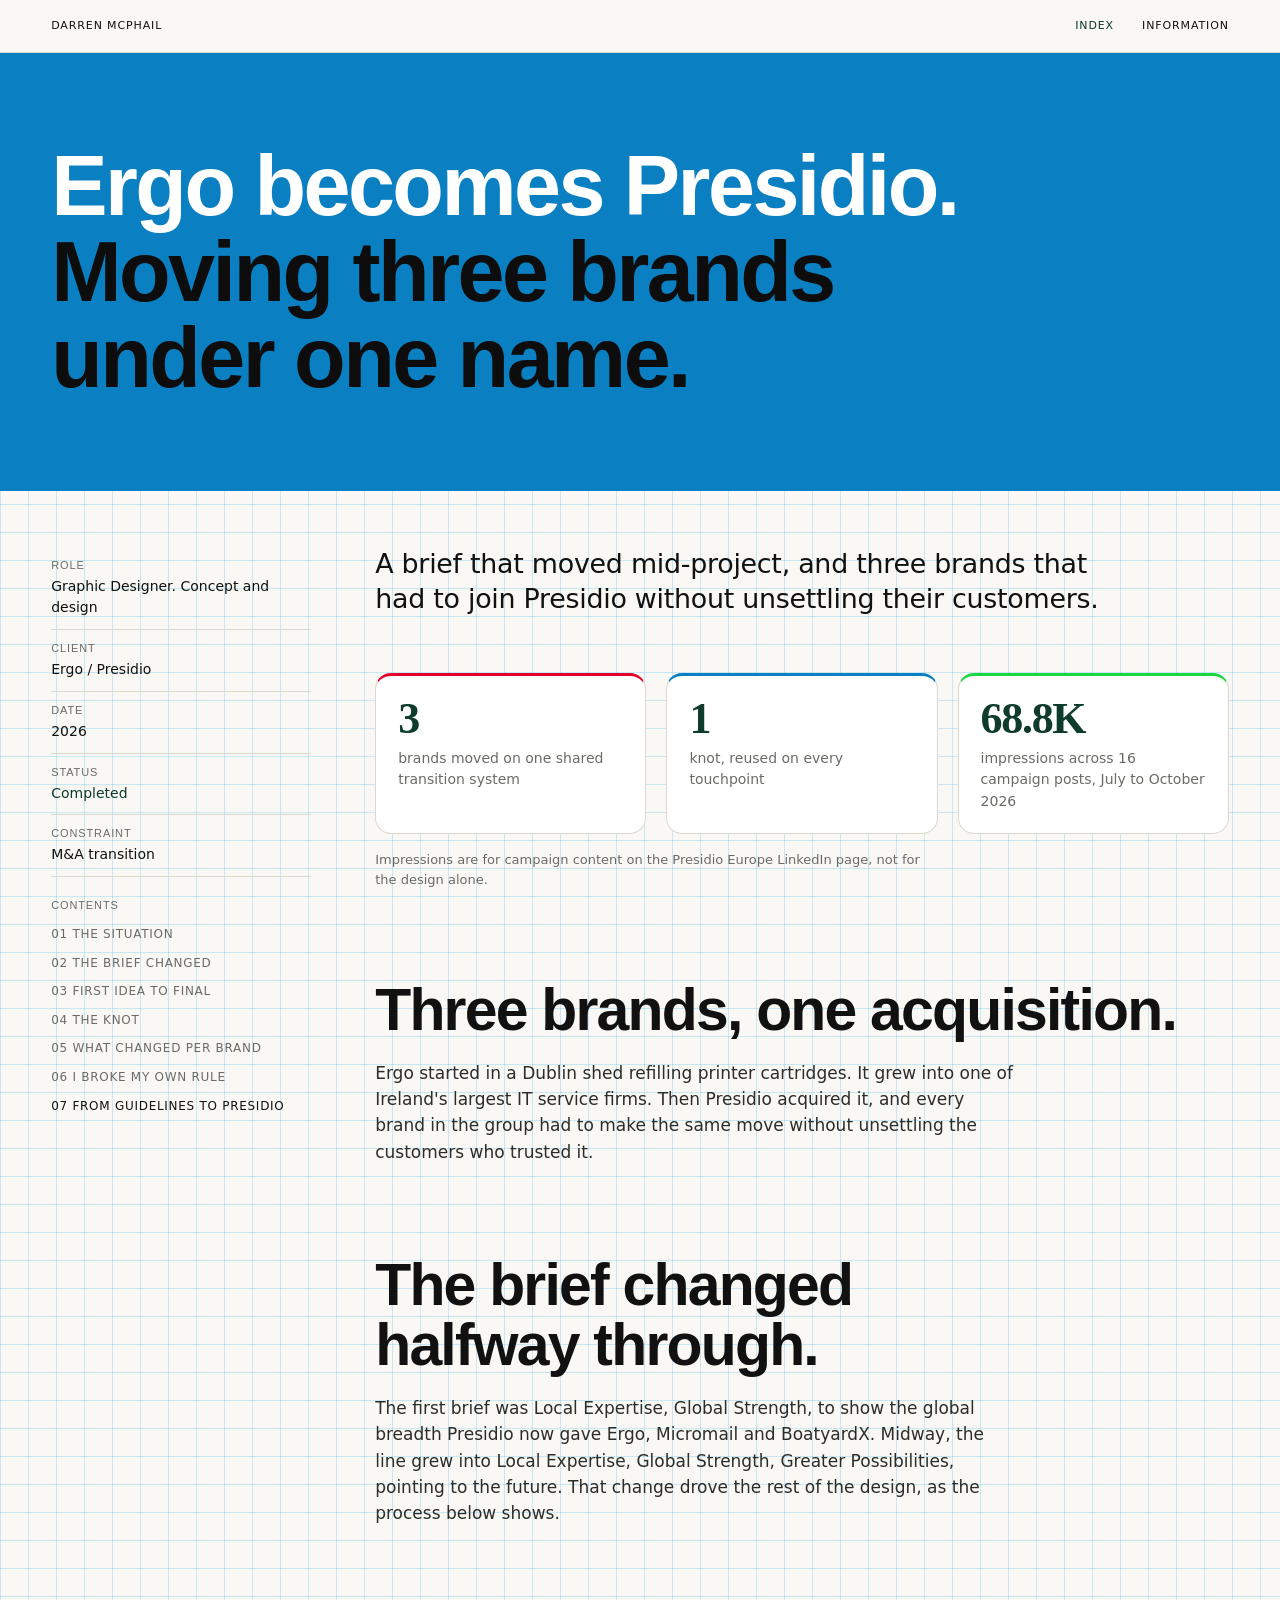
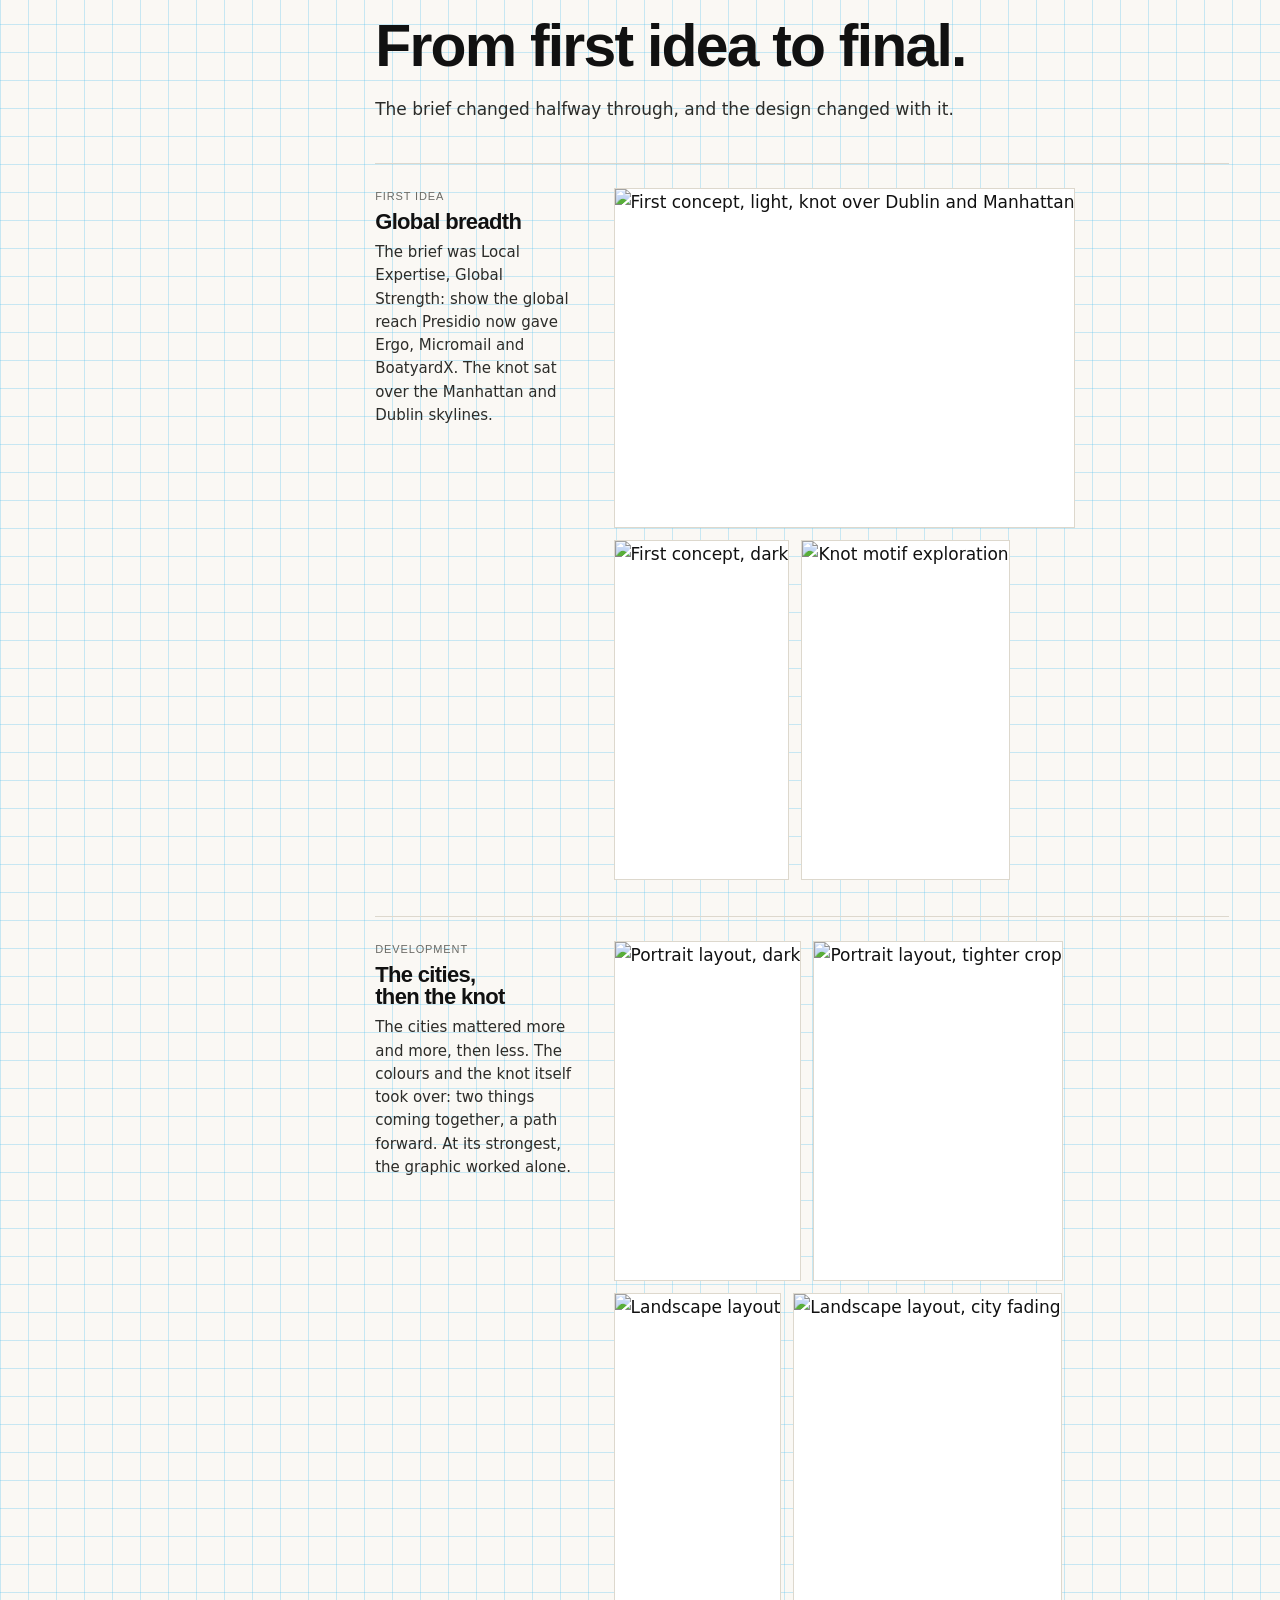
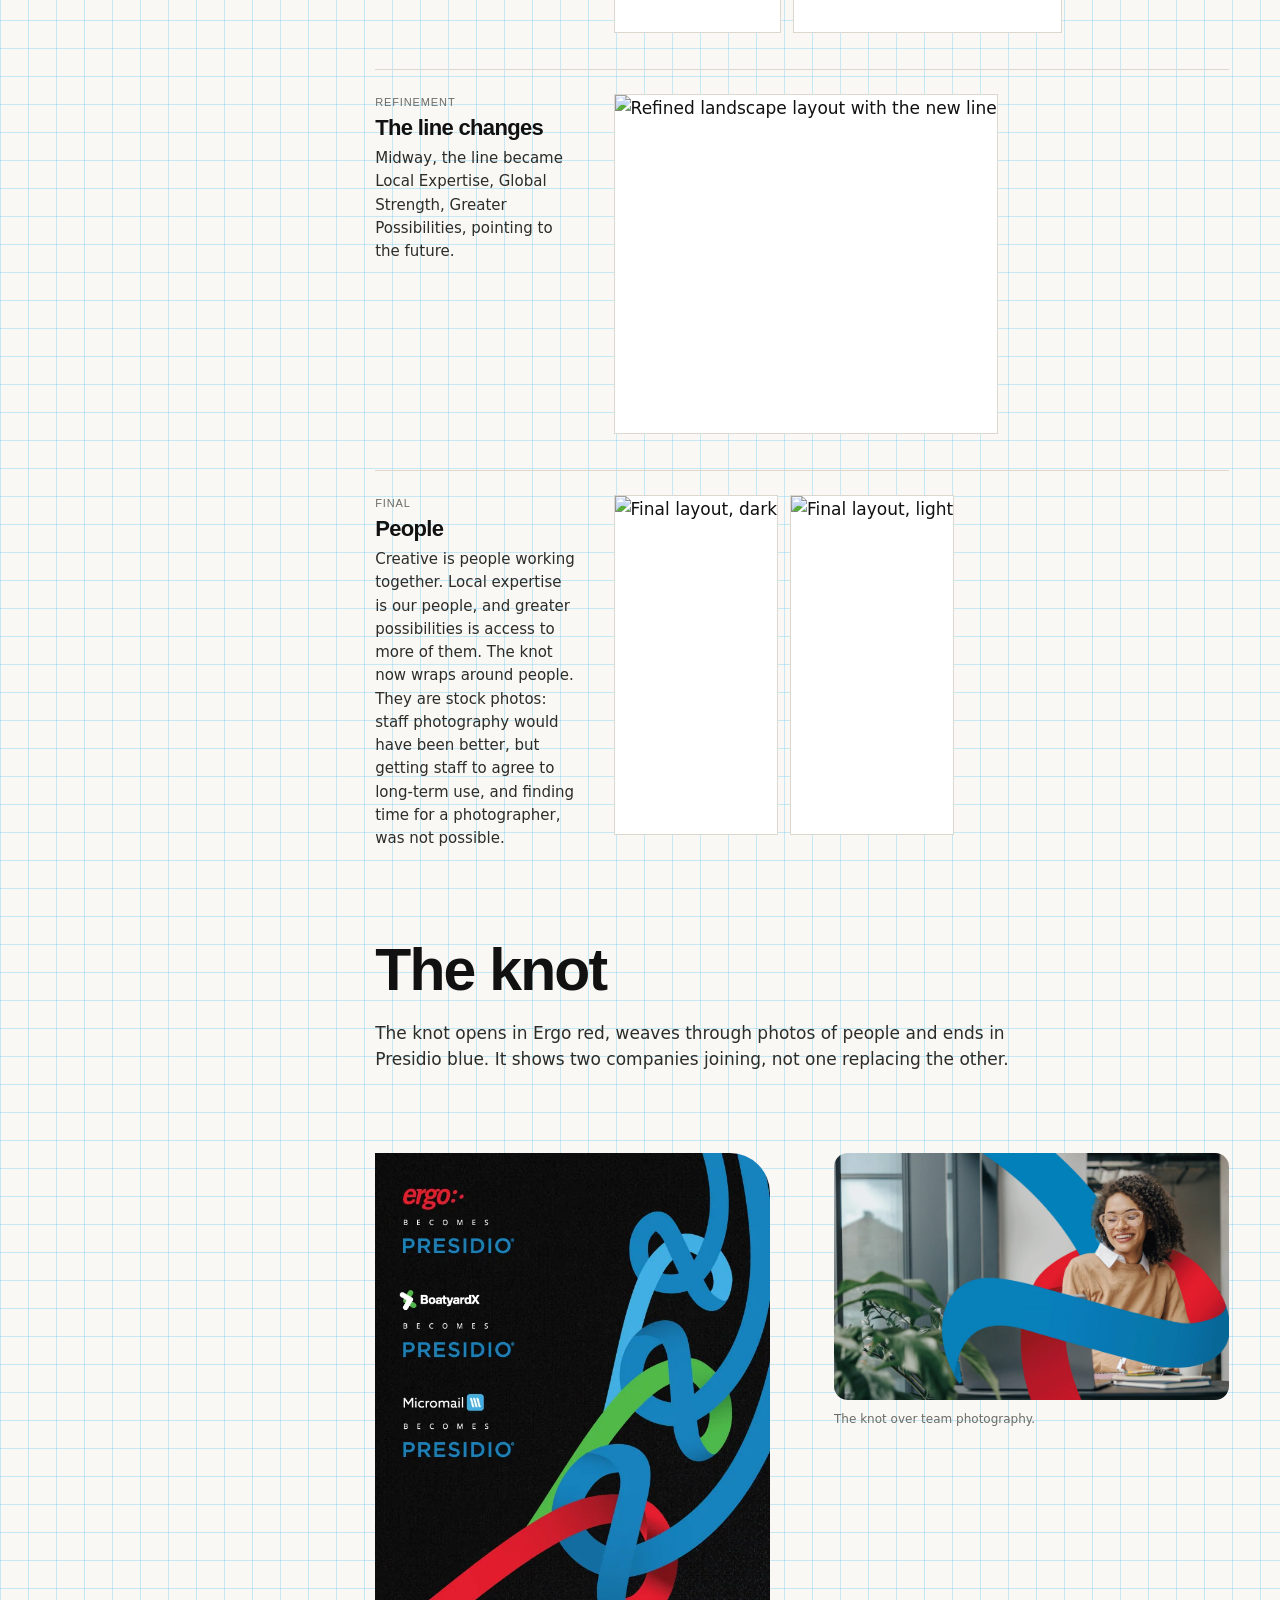
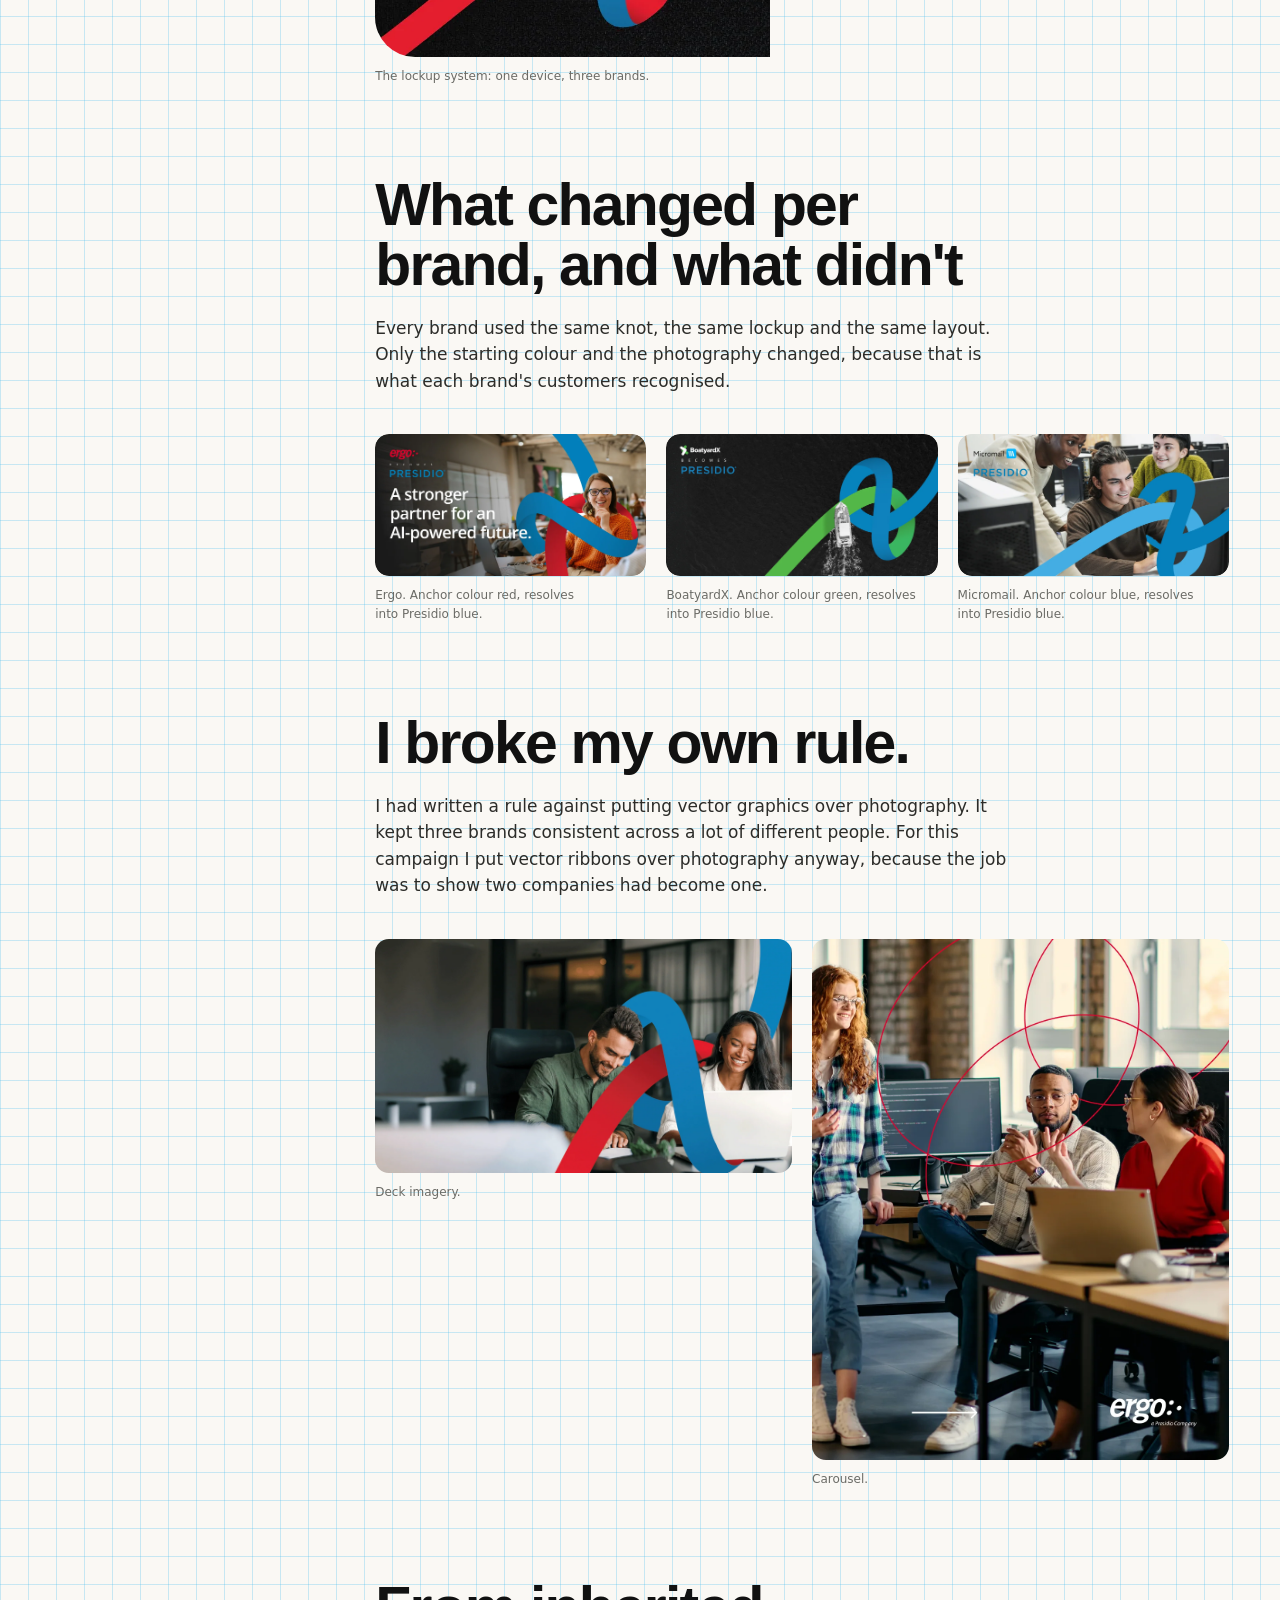
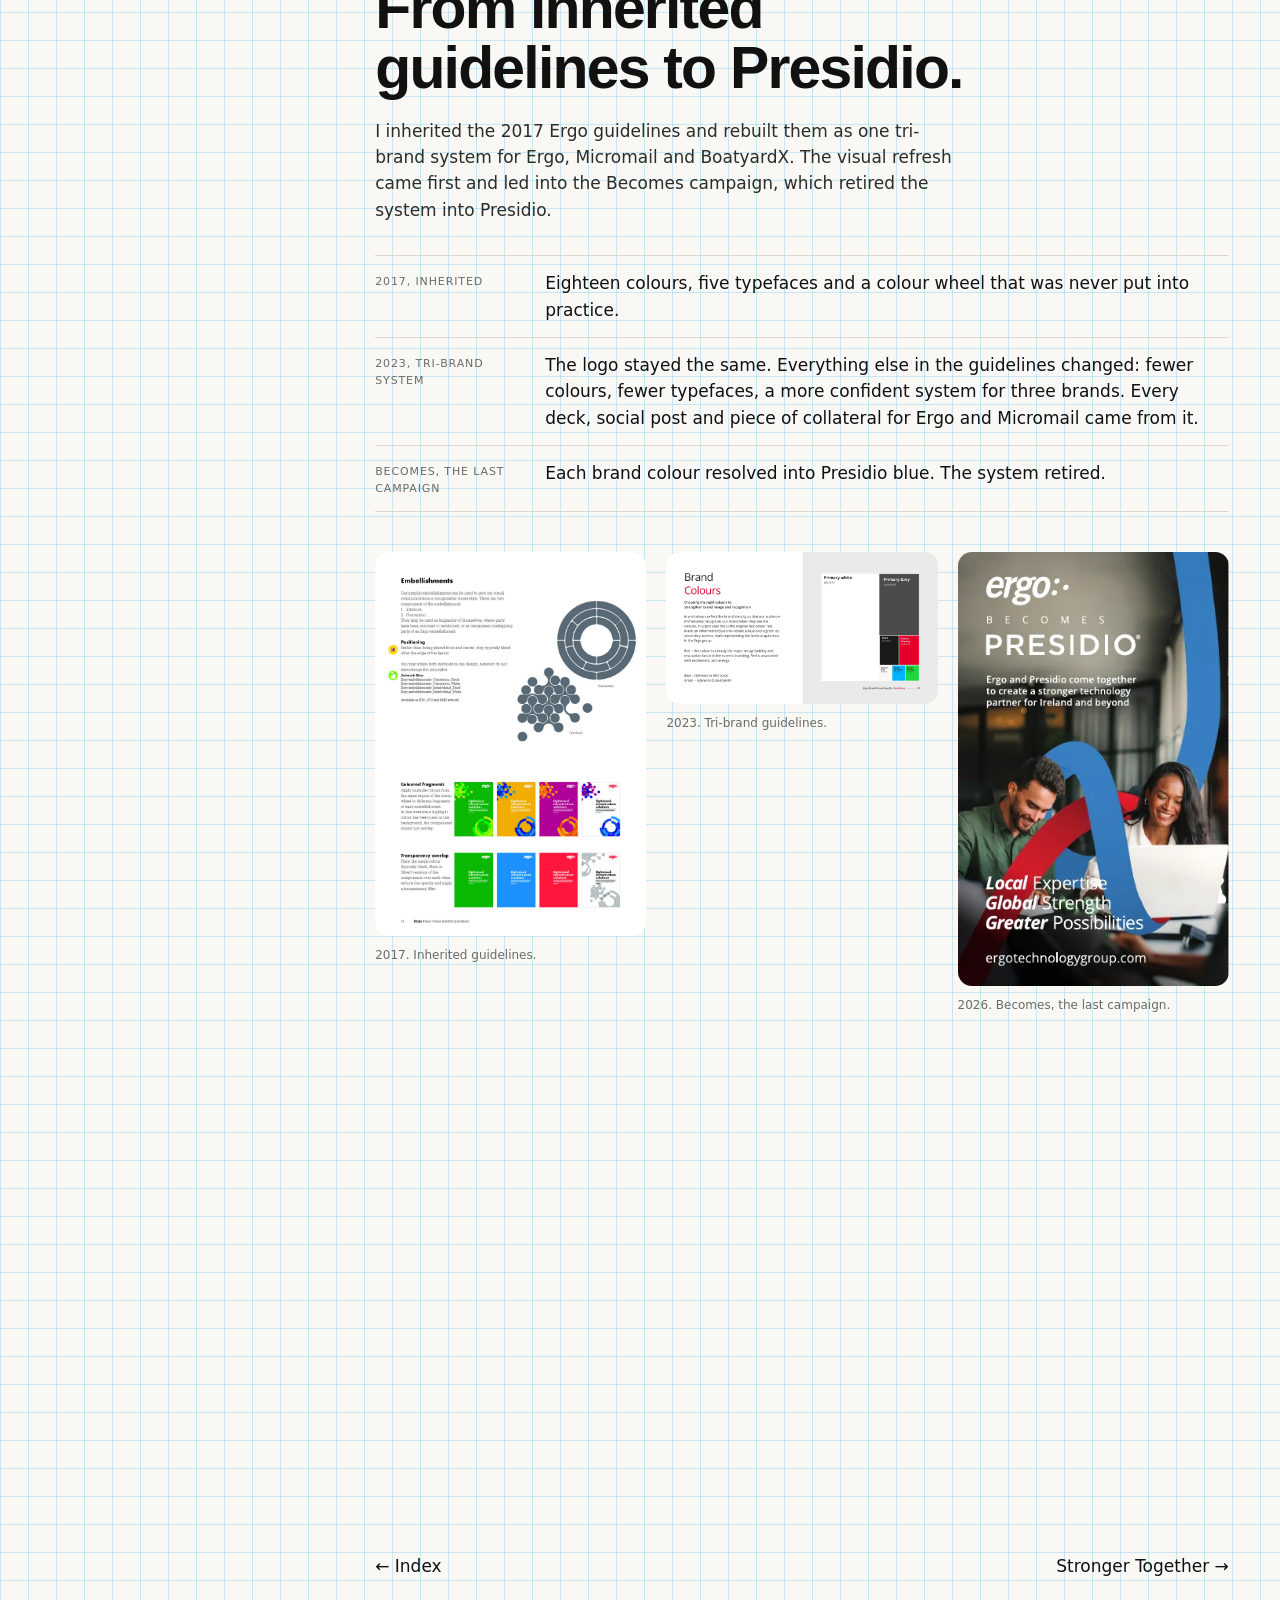
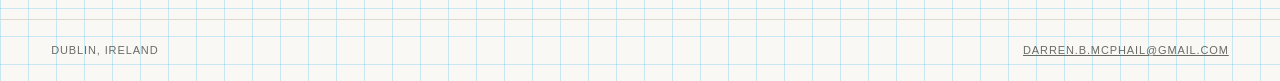
==== commit 8095e1f8: "Add files via upload" ====
--- a/ergo-becomes-presidio.html
+++ b/ergo-becomes-presidio.html
@@ -5,6 +5,6 @@
 <link rel="preconnect" href="https://fonts.googleapis.com"><link rel="preconnect" href="https://fonts.gstatic.com" crossorigin><link href="https://fonts.googleapis.com/css2?family=Familjen+Grotesk:wght@700&family=Instrument+Sans:wght@400;500;600&display=swap" rel="stylesheet"><link rel="stylesheet" href="styles.css"></head><body>
 <a class="skip" href="#main">Skip to content</a>
 <header class="nav"><div class="wrap"><a href="index.html">Darren McPhail</a><nav><a href="index.html" aria-current="page">Index</a><a href="information.html">Information</a></nav></div></header>
-<main id="main"><div class="band" style="background:var(--pblue)"><div class="wrap"><h1>Not one brand<br>replacing another.<span class="dk">Two binding into<br>something continuous.</span></h1></div></div><div class="wrap"><div class="layout"><aside class="meta"><dl><div><dt class="label">Role</dt><dd>Graphic Designer. Concept and design</dd></div><div><dt class="label">Client</dt><dd>Ergo / Presidio</dd></div><div><dt class="label">Date</dt><dd>2026</dd></div><div><dt class="label">Status</dt><dd class="st">Ongoing</dd></div><div><dt class="label">Constraint</dt><dd>M&amp;A transition</dd></div></dl><p class="label" style="margin-top:20px">Contents</p><ol><li><a href="#situation">01  The situation</a></li><li><a href="#brief">02  The brief that changed</a></li><li><a href="#knot">03  The knot</a></li><li><a href="#variable">04  One variable</a></li><li><a href="#rule">05  The broken rule</a></li><li><a href="#story">06  Ergo story</a></li></ol></aside><div class="content"><div class="spec"><div class="row"><span>Constraint</span><span>A brief that moved mid-project, and three brands that had to join Presidio without unsettling their customers.</span></div><div class="row"><span>Concept</span><span>A knot that opens in Ergo red and resolves into Presidio blue.</span></div><div class="row"><span>System</span><span>One lockup, one layout. Colour and photography flex per brand; the structure locks.</span></div><div class="row"><span>Output</span><span>16 campaign posts, 68.8K impressions, July to October 2026. Campaign content, not design alone.</span></div></div><div class="stats"><div class="stat r"><b>3</b><span>brands moved on one shared transition system</span></div><div class="stat b"><b>1</b><span>knot, reused on every touchpoint</span></div><div class="stat g"><b>68.8K</b><span>impressions across 16 campaign posts, July to October 2026</span></div></div><p class="note">Impressions are for campaign content on the Presidio Europe LinkedIn page, not for the design alone.</p><section id="situation"><h2>Every brand in the group had to make the same move.</h2><p>Ergo started in a Dublin shed refilling printer cartridges. It grew into one of Ireland's largest IT service firms. Then Presidio acquired it, and every brand in the group had to make the same move without unsettling the customers who trusted it.</p></section><section id="brief"><div class="quote" style="margin-top:0"><h2>“I wrote the guideline. I knew what it was protecting against. I knew this wasn’t that.”</h2><p>The first brief was Local Expertise, Global Strength. Then it moved: Greater Possibilities, and Presidio's emphasis on AI, expertise, people. I killed my city concept. A path between two skylines answered the old brief. It didn't answer this one.</p></div></section><section id="knot"><h2>The knot</h2><p>The knot opens in Ergo red, interweaves through imagery of people, and resolves into Presidio blue. Not one brand replacing another, but two binding into something continuous.</p><div class="two-col" style="margin-top:40px"><figure><img src="assets/becomes/tri-knot.webp" alt="The knot lockup for Ergo, BoatyardX and Micromail becoming Presidio" loading="lazy" width="647" height="826"><figcaption>The lockup system: one device, three brands.</figcaption></figure><figure class="flat"><img src="assets/becomes/landing-page-opt1.webp" alt="Ergo landing page with the knot over team photography" loading="lazy" width="2000" height="1252"><figcaption>The knot over team photography.</figcaption></figure></div></section><section id="variable"><h2>One variable flexes. Everything else locks.</h2><p>One device, one BECOMES PRESIDIO lockup, one layout. What flexes per brand is the equity worth keeping: the anchor colour and the photographic world. Everything structural locks.</p><div class="grid"><figure class="flat"><div class="tile"><img src="assets/becomes/ergo-becomes-presidio-4.webp" alt="Ergo becomes Presidio campaign banner" loading="lazy" width="1200" height="630"></div><figcaption>Ergo. Anchor colour red, resolves into Presidio blue.</figcaption></figure><figure class="flat"><div class="tile"><img src="assets/becomes/boatyardx-becomes-presidio.webp" alt="BoatyardX becomes Presidio campaign banner" loading="lazy" width="1200" height="630"></div><figcaption>BoatyardX. Anchor colour green, resolves into Presidio blue.</figcaption></figure><figure class="flat"><div class="tile"><img src="assets/becomes/micromail-becomes-presidio.webp" alt="Micromail becomes Presidio campaign banner" loading="lazy" width="1200" height="630"></div><figcaption>Micromail. Anchor colour blue, resolves into Presidio blue.</figcaption></figure></div></section><section id="rule"><h2>The rule was right for a system. It was wrong for a campaign that needed to say two companies had become one.</h2><p>I wrote the rule: avoid montaging images or putting vector graphics on top of photography. Eighteen months later I put vector ribbons over photography. The rule held a system together across three brands and dozens of hands. A single campaign had a different job.</p><div class="grid two" style="margin-top:40px"><figure class="flat"><img src="assets/becomes/image_deck.webp" alt="Presentation image with the knot ribbon over photography" loading="lazy"><figcaption>Deck imagery.</figcaption></figure><figure class="flat"><img src="assets/becomes/carousel--11.webp" alt="LinkedIn carousel with the knot ribbon over photography" loading="lazy"><figcaption>Carousel.</figcaption></figure></div></section><section id="story"><h2>From inherited guidelines to Presidio.</h2><p>I inherited the 2017 Ergo guidelines and rebuilt them as one tri-brand system for Ergo, Micromail and BoatyardX. The Becomes campaign then retired that system into Presidio, and I took on the rebrand.</p><div class="spec" style="margin-top:32px"><div class="row"><span>2017, inherited</span><span>Eighteen colours, five typefaces and a colour wheel that was never put into practice.</span></div><div class="row"><span>2023, tri-brand system</span><span>One system for three brands: red, blue and green rotating by brand, two typefaces, seven colours. Every deck, social post and piece of collateral for Ergo and Micromail came from it.</span></div><div class="row"><span>Becomes, the last campaign</span><span>Each brand colour resolved into Presidio blue. The system retired.</span></div><div class="row"><span>Presidio, now</span><span>We trade as Presidio. Presidio is still agreeing its visual refresh, so I am making the design calls for the Irish market and building the Irish design system in Figma, starting with templated social posts.</span></div></div><div class="grid" style="margin-top:40px"><figure class="flat"><img src="assets/tri/ergo-2017-p18.webp" alt="2017 Ergo guidelines, embellishments" loading="lazy"><figcaption>2017. Inherited guidelines.</figcaption></figure><figure class="flat"><img src="assets/tri/visual-identity-p18.webp" alt="Tri-brand guidelines, brand colours" loading="lazy"><figcaption>2023. Tri-brand guidelines.</figcaption></figure><figure class="flat"><img src="assets/becomes/business-post-ad-p01.webp" alt="Ergo becomes Presidio business post" loading="lazy"><figcaption>2026. Becomes, the last campaign.</figcaption></figure></div></section><section id="connected"><h2>Three projects, one logic.</h2><p>The tri-brand system is the rule. Ergo becomes Presidio breaks it on purpose, for a transition. Stronger Together makes the same vector-over-photography move for an event.</p><div class="spec" style="margin-top:32px"><div class="row"><span>Tri-brand system</span><span>The system at rest, 2023 to 2026. One colour leads, everything else locks.</span></div><div class="row"><span>Ergo becomes Presidio</span><span>The system in motion, and the last campaign built on it. One device, three brands, resolving into Presidio blue.</span></div><div class="row"><span>Stronger Together</span><span>The same move for one night. Vector links over a photograph of the building.</span></div></div></section><div class="pager"><a href="index.html">← Index</a><a href="stronger-together.html">Stronger Together →</a></div></div></div></div></main>
+<main id="main"><div class="band" style="background:var(--pblue)"><div class="wrap"><h1>Ergo becomes Presidio.<span class="dk">Moving three brands<br>under one name.</span></h1></div></div><div class="wrap"><div class="layout"><aside class="meta"><dl><div><dt class="label">Role</dt><dd>Graphic Designer. Concept and design</dd></div><div><dt class="label">Client</dt><dd>Ergo / Presidio</dd></div><div><dt class="label">Date</dt><dd>2026</dd></div><div><dt class="label">Status</dt><dd class="st">Completed</dd></div><div><dt class="label">Constraint</dt><dd>M&amp;A transition</dd></div></dl><p class="label" style="margin-top:20px">Contents</p><ol><li><a href="#situation">01  The situation</a></li><li><a href="#brief">02  The brief changed</a></li><li><a href="#process">03  First idea to final</a></li><li><a href="#knot">04  The knot</a></li><li><a href="#variable">05  What changed per brand</a></li><li><a href="#rule">06  I broke my own rule</a></li><li><a href="#story">07  From guidelines to Presidio</a></li></ol></aside><div class="content"><p class="lede">A brief that moved mid-project, and three brands that had to join Presidio without unsettling their&nbsp;customers.</p><div class="stats"><div class="stat r"><b>3</b><span>brands moved on one shared transition system</span></div><div class="stat b"><b>1</b><span>knot, reused on every touchpoint</span></div><div class="stat g"><b>68.8K</b><span>impressions across 16 campaign posts, July to October 2026</span></div></div><p class="note">Impressions are for campaign content on the Presidio Europe LinkedIn page, not for the design&nbsp;alone.</p><section id="situation"><h2>Three brands, one&nbsp;acquisition.</h2><p>Ergo started in a Dublin shed refilling printer cartridges. It grew into one of Ireland's largest IT service firms. Then Presidio acquired it, and every brand in the group had to make the same move without unsettling the customers who trusted&nbsp;it.</p></section><section id="brief"><h2>The brief changed halfway&nbsp;through.</h2><p>The first brief was Local Expertise, Global Strength, to show the global breadth Presidio now gave Ergo, Micromail and BoatyardX. Midway, the line grew into Local Expertise, Global Strength, Greater Possibilities, pointing to the future. That change drove the rest of the design, as the process below&nbsp;shows.</p></section><section id="process"><h2>From first idea to&nbsp;final.</h2><p>The brief changed halfway through, and the design changed with&nbsp;it.</p><div class="proc"><div class="stage"><div><span class="label">First idea</span><h3>Global breadth</h3><p>The brief was Local Expertise, Global Strength: show the global reach Presidio now gave Ergo, Micromail and BoatyardX. The knot sat over the Manhattan and Dublin&nbsp;skylines.</p></div><div class="ims"><img src="assets/becomes/process/1-first-concept-a.webp" alt="First concept, light, knot over Dublin and Manhattan" loading="lazy"><img src="assets/becomes/process/1-first-concept-b.webp" alt="First concept, dark" loading="lazy"><img src="assets/becomes/process/1-motif.webp" alt="Knot motif exploration" loading="lazy"></div></div><div class="stage"><div><span class="label">Development</span><h3>The cities, then the&nbsp;knot</h3><p>The cities mattered more and more, then less. The colours and the knot itself took over: two things coming together, a path forward. At its strongest, the graphic worked&nbsp;alone.</p></div><div class="ims"><img src="assets/becomes/process/2-dev-a.webp" alt="Portrait layout, dark" loading="lazy"><img src="assets/becomes/process/2-dev-b.webp" alt="Portrait layout, tighter crop" loading="lazy"><img src="assets/becomes/process/2-dev-c.webp" alt="Landscape layout" loading="lazy"><img src="assets/becomes/process/2-dev-d.webp" alt="Landscape layout, city fading" loading="lazy"></div></div><div class="stage"><div><span class="label">Refinement</span><h3>The line changes</h3><p>Midway, the line became Local Expertise, Global Strength, Greater Possibilities, pointing to the&nbsp;future.</p></div><div class="ims"><img src="assets/becomes/process/3-refine.webp" alt="Refined landscape layout with the new line" loading="lazy"></div></div><div class="stage"><div><span class="label">Final</span><h3>People</h3><p>Creative is people working together. Local expertise is our people, and greater possibilities is access to more of them. The knot now wraps around people. They are stock photos: staff photography would have been better, but getting staff to agree to long-term use, and finding time for a photographer, was not&nbsp;possible.</p></div><div class="ims"><img src="assets/becomes/process/4-final-a.webp" alt="Final layout, dark" loading="lazy"><img src="assets/becomes/process/4-final-b.webp" alt="Final layout, light" loading="lazy"></div></div></div></section><section id="knot"><h2>The knot</h2><p>The knot opens in Ergo red, weaves through photos of people and ends in Presidio blue. It shows two companies joining, not one replacing the&nbsp;other.</p><div class="two-col" style="margin-top:40px"><figure><img src="assets/becomes/tri-knot.webp" alt="The knot lockup for Ergo, BoatyardX and Micromail becoming Presidio" loading="lazy" width="647" height="826"><figcaption>The lockup system: one device, three&nbsp;brands.</figcaption></figure><figure class="flat"><img src="assets/becomes/landing-page-opt1.webp" alt="Ergo landing page with the knot over team photography" loading="lazy" width="2000" height="1252"><figcaption>The knot over team&nbsp;photography.</figcaption></figure></div></section><section id="variable"><h2>What changed per brand, and what&nbsp;didn't</h2><p>Every brand used the same knot, the same lockup and the same layout. Only the starting colour and the photography changed, because that is what each brand's customers&nbsp;recognised.</p><div class="grid"><figure class="flat"><div class="tile"><img src="assets/becomes/ergo-becomes-presidio-4.webp" alt="Ergo becomes Presidio campaign banner" loading="lazy" width="1200" height="630"></div><figcaption>Ergo. Anchor colour red, resolves into Presidio&nbsp;blue.</figcaption></figure><figure class="flat"><div class="tile"><img src="assets/becomes/boatyardx-becomes-presidio.webp" alt="BoatyardX becomes Presidio campaign banner" loading="lazy" width="1200" height="630"></div><figcaption>BoatyardX. Anchor colour green, resolves into Presidio&nbsp;blue.</figcaption></figure><figure class="flat"><div class="tile"><img src="assets/becomes/micromail-becomes-presidio.webp" alt="Micromail becomes Presidio campaign banner" loading="lazy" width="1200" height="630"></div><figcaption>Micromail. Anchor colour blue, resolves into Presidio&nbsp;blue.</figcaption></figure></div></section><section id="rule"><h2>I broke my own&nbsp;rule.</h2><p>I had written a rule against putting vector graphics over photography. It kept three brands consistent across a lot of different people. For this campaign I put vector ribbons over photography anyway, because the job was to show two companies had become&nbsp;one.</p><div class="grid two" style="margin-top:40px"><figure class="flat"><img src="assets/becomes/image_deck.webp" alt="Presentation image with the knot ribbon over photography" loading="lazy"><figcaption>Deck imagery.</figcaption></figure><figure class="flat"><img src="assets/becomes/carousel--11.webp" alt="LinkedIn carousel with the knot ribbon over photography" loading="lazy"><figcaption>Carousel.</figcaption></figure></div></section><section id="story"><h2>From inherited guidelines to&nbsp;Presidio.</h2><p>I inherited the 2017 Ergo guidelines and rebuilt them as one tri-brand system for Ergo, Micromail and BoatyardX. The visual refresh came first and led into the Becomes campaign, which retired the system into&nbsp;Presidio.</p><div class="spec" style="margin-top:32px"><div class="row"><span>2017, inherited</span><span>Eighteen colours, five typefaces and a colour wheel that was never put into practice.</span></div><div class="row"><span>2023, tri-brand system</span><span>The logo stayed the same. Everything else in the guidelines changed: fewer colours, fewer typefaces, a more confident system for three brands. Every deck, social post and piece of collateral for Ergo and Micromail came from it.</span></div><div class="row"><span>Becomes, the last campaign</span><span>Each brand colour resolved into Presidio blue. The system retired.</span></div></div><div class="grid" style="margin-top:40px"><figure class="flat"><img src="assets/tri/ergo-2017-p18.webp" alt="2017 Ergo guidelines, embellishments" loading="lazy"><figcaption>2017. Inherited guidelines.</figcaption></figure><figure class="flat"><img src="assets/tri/visual-identity-p18.webp" alt="Tri-brand guidelines, brand colours" loading="lazy"><figcaption>2023. Tri-brand guidelines.</figcaption></figure><figure class="flat"><img src="assets/becomes/business-post-ad-p01.webp" alt="Ergo becomes Presidio business post" loading="lazy"><figcaption>2026. Becomes, the last&nbsp;campaign.</figcaption></figure></div></section><section id="connected"><h2>Three projects, one&nbsp;logic.</h2><p>The tri-brand system is the rule. Ergo becomes Presidio breaks it on purpose, for a transition. Stronger Together makes the same vector-over-photography move for an&nbsp;event.</p><div class="spec" style="margin-top:32px"><div class="row"><span>Tri-brand system</span><span>The system at rest, 2023 to 2026. One colour leads, everything else locks.</span></div><div class="row"><span>Ergo becomes Presidio</span><span>The system in motion, and the last campaign built on it. One device, three brands, resolving into Presidio blue.</span></div><div class="row"><span>Stronger Together</span><span>The same move for one night. Vector links over a photograph of the building.</span></div></div></section><div class="pager"><a href="index.html">← Index</a><a href="stronger-together.html">Stronger Together →</a></div></div></div></div></main>
 <footer class="f"><div class="wrap"><span class="label">Dublin, Ireland</span><a class="label" href="mailto:darren.b.mcphail@gmail.com">darren.b.mcphail@gmail.com</a></div></footer>
 <script src="site.js" defer></script></body></html>
--- a/styles.css
+++ b/styles.css
@@ -1,8 +1,8 @@
 
-:root{--paper:#FAF8F4;--paper2:#F1EEE7;--paper3:#E8E4DA;--line:#DDD8CD;--ink:#111;--mu:#6B6B66;--brg:#0E3B2B;--org:#C4551B;--red:#e4002b;--pblue:#0a7fc1;--mblue:#50c0ef;--green:#1ad742;--gut:clamp(20px,4vw,56px);--max:1320px}
+:root{--paper:#FAF8F4;--paper2:#F1EEE7;--paper3:#E8E4DA;--line:#DDD8CD;--ink:#111;--mu:#6B6B66;--brg:#0E3B2B;--org:#0E3B2B;--red:#e4002b;--pblue:#0a7fc1;--mblue:#50c0ef;--green:#1ad742;--gut:clamp(20px,4vw,56px);--max:1320px}
 *{box-sizing:border-box;margin:0;padding:0}
 html{scroll-behavior:smooth}
-body{background:var(--paper);color:var(--ink);font-family:'Instrument Sans',system-ui,sans-serif;font-size:17px;line-height:1.55;-webkit-font-smoothing:antialiased}
+body{background-color:var(--paper);background-image:linear-gradient(rgba(80,192,239,.30) 1px,transparent 1px),linear-gradient(90deg,rgba(80,192,239,.30) 1px,transparent 1px);background-size:28px 28px;color:var(--ink);font-family:'Instrument Sans',system-ui,sans-serif;font-size:17px;line-height:1.55;-webkit-font-smoothing:antialiased}
 img,video{display:block;max-width:100%;height:auto}
 a{color:inherit}
 h1,h2,h3{font-family:'Familjen Grotesk','Instrument Sans',sans-serif;font-weight:700;letter-spacing:-.03em;line-height:1.02}
@@ -38,8 +38,6 @@
 .card:hover{background:var(--paper3)}
 .bar{display:flex;height:100%;width:100%;font-family:'Familjen Grotesk';font-weight:700;font-size:28px}
 .bar i{display:flex;align-items:flex-end;padding:14px;font-style:normal}
-.cta{background:var(--brg);color:#fff;border-radius:36px 36px 0 0;margin-top:56px;padding:clamp(48px,8vw,110px) 0}
-.cta h2{font-size:clamp(36px,6vw,84px);max-width:980px}
 .foot-cta{display:flex;justify-content:space-between;align-items:center;gap:20px;padding:36px 0;flex-wrap:wrap}
 .foot-cta h3{font-size:clamp(22px,3vw,32px)}
 .foot-cta a{font-weight:500;font-size:18px}
@@ -108,3 +106,77 @@
 .reveal{opacity:0;transform:translateY(14px);transition:opacity .7s cubic-bezier(.2,.7,.2,1),transform .7s cubic-bezier(.2,.7,.2,1)}
 .reveal.in{opacity:1;transform:none}
 @media(prefers-reduced-motion:reduce){.reveal{opacity:1;transform:none;transition:none}}
+
+
+/* ---- opening: statement left, pillars right, scroll expands each to full page ---- */
+.scene{position:relative;height:calc((100vh - 52px) * 4.1)}
+.stage0{position:sticky;top:52px;height:calc(100vh - 52px);min-height:520px;overflow:hidden;background-image:linear-gradient(rgba(80,192,239,.30) 1px,transparent 1px),linear-gradient(90deg,rgba(80,192,239,.30) 1px,transparent 1px);background-size:28px 28px}
+.statement{position:absolute;left:max(var(--gut),calc((100vw - var(--max)) / 2 + var(--gut)));top:0;bottom:0;width:66vw;display:flex;flex-direction:column;justify-content:space-between;padding:clamp(28px,6vh,72px) 0 clamp(24px,5vh,56px);will-change:transform,opacity}
+.statement h1{font-size:clamp(40px,6.4vw,104px)}
+.statement .label{color:var(--brg)}
+.statement .nudge{display:flex;align-items:center;gap:22px}
+.statement .nudge i{display:inline-block;width:44px;height:1px;background:var(--brg);position:relative}
+.statement .nudge i:after{content:"";position:absolute;right:0;top:-4px;width:8px;height:8px;border-top:1px solid var(--brg);border-right:1px solid var(--brg);transform:rotate(45deg)}
+.pillar{position:absolute;top:0;bottom:0;left:75vw;width:7vw;overflow:hidden;color:#fff;text-decoration:none;background:#0b0b0b;will-change:left,width}
+.pillar .m{position:absolute;top:0;bottom:0;left:0;width:100vw;background:#fff;filter:brightness(.2) grayscale(1)}
+.pillar .m video,.pillar .m img{position:absolute;inset:0;width:100%;height:100%;object-fit:cover}
+.pillar .m .stk{position:absolute;inset:0;display:flex;flex-direction:column;font-family:'Familjen Grotesk','Instrument Sans',Arial,sans-serif;font-weight:700;font-size:clamp(28px,4vw,64px)}
+.pillar .m .stk i{font-style:normal;display:flex;align-items:flex-start;justify-content:flex-end;padding:clamp(14px,2vw,28px) clamp(20px,3vw,48px)}
+.pillar .tag{position:absolute;left:50%;bottom:22px;writing-mode:vertical-rl;transform:translateX(-50%) rotate(180deg);font-size:11px;font-weight:500;letter-spacing:.1em;text-transform:uppercase;color:rgba(255,255,255,.75);white-space:nowrap;z-index:2}
+.pillar .cap{position:absolute;left:0;bottom:0;width:100vw;padding:clamp(24px,4vw,56px) max(var(--gut),calc((100vw - var(--max)) / 2 + var(--gut)));background:linear-gradient(transparent,rgba(0,0,0,.6));opacity:0}
+.pillar.is-white .cap{background:linear-gradient(transparent,rgba(255,255,255,.88))}
+.pillar h2{font-size:clamp(32px,4.6vw,76px);color:#fff}
+.pillar p{margin-top:10px;font-size:17px;color:rgba(255,255,255,.9);max-width:520px}
+.pillar .label{display:inline-block;margin-top:14px;color:#fff}
+.pillar.is-white h2,.pillar.is-white p,.pillar.is-white .label{color:#111}
+.pillar:focus-visible{outline:3px solid var(--brg);outline-offset:-6px}
+.work{padding:clamp(56px,7vw,96px) 0 0}
+.work .head{display:flex;justify-content:space-between;align-items:baseline;gap:16px;margin-bottom:28px}
+.work .head h2{font-size:clamp(28px,3.4vw,44px)}
+.three{display:grid;grid-template-columns:repeat(3,1fr);gap:20px}
+.tcard{display:block;text-decoration:none;background:var(--paper);border:1px solid var(--line);padding:12px 12px 18px;transition:border-color .2s}
+.tcard .im{aspect-ratio:16/9;background:#fff;overflow:hidden;border:1px solid var(--line)}
+.tcard .im img,.tcard .im video{width:100%;height:100%;object-fit:contain}
+.tcard h3{font-size:clamp(22px,2.2vw,30px);margin-top:16px}
+.tcard p{margin-top:6px;font-size:15px;color:#2c2c29}
+.tcard:hover,.tcard:focus-visible{border-color:var(--brg)}
+.about{padding:clamp(72px,9vw,128px) 0 clamp(56px,7vw,96px)}
+.about .two-col{align-items:center}
+.about .pic img{width:100%;border-radius:0 40px 0 40px}
+.about h2{font-size:clamp(30px,4vw,54px)}
+.about p{margin-top:18px;max-width:520px;color:#2c2c29}
+.about .mail{display:inline-block;margin-top:24px;font-weight:600;text-underline-offset:5px}
+/* ---- process ---- */
+.proc{display:grid;gap:36px;margin-top:40px}
+.stage{display:grid;grid-template-columns:200px 1fr;gap:clamp(20px,3vw,40px);padding-top:24px;border-top:1px solid var(--line)}
+.stage h3{font-size:22px}.stage .label{display:block;margin-bottom:6px}
+.stage p{margin-top:8px;font-size:15px;color:#2c2c29;max-width:240px}
+.stage .ims{display:flex;gap:12px;align-items:flex-start;flex-wrap:wrap}
+.stage .ims img{height:clamp(220px,28vw,340px);width:auto;max-width:100%;border:1px solid var(--line);background:#fff}
+@media(max-width:860px){.stage{grid-template-columns:1fr}.stage p{max-width:none}}
+
+@media(max-width:860px){.pillar .tag{display:none}.three{grid-template-columns:1fr}.scene{height:auto}.stage0{position:static;height:auto;min-height:0;overflow:visible;background-size:28px 28px}.statement{position:static;width:auto;padding:36px var(--gut) 28px;gap:32px}.statement h1{font-size:clamp(38px,11vw,60px)}.statement .nudge{display:none}.pillar{position:relative;left:0!important;width:100%!important;height:62vw;min-height:260px;border-top:1px solid rgba(255,255,255,.14)}.pillar .m{width:100%;left:0!important;filter:none}.pillar .cap{width:100%;opacity:1;padding:20px var(--gut)}}
+
+h1,h2,h3{text-wrap:balance}
+p,li,figcaption,.cap{text-wrap:pretty}
+.tcard .im.tri{display:grid;grid-template-columns:repeat(3,1fr);gap:0}
+.tcard .im.tri img{width:100%;height:100%;object-fit:cover;object-position:center top}
+.content p.lede{font-size:clamp(21px,2.1vw,30px);line-height:1.3;max-width:760px;margin-top:0;color:var(--ink);letter-spacing:-.01em}
+
+.three{grid-template-columns:1fr;gap:20px}
+.tcard{display:grid;grid-template-columns:minmax(0,5fr) minmax(0,6fr);align-items:center;gap:clamp(20px,3vw,48px);padding:16px}
+.tcard h3{font-size:clamp(28px,3.4vw,48px);margin-top:0}
+.tcard p{font-size:17px;margin-top:12px}
+.tcard::after{content:"View case study →";grid-column:2;font-size:11px;font-weight:500;letter-spacing:.08em;text-transform:uppercase;color:var(--brg)}
+.tcard .im{grid-row:1/span 3;grid-column:1}
+.tcard h3,.tcard p{grid-column:2;align-self:end}
+.tcard p{align-self:start}
+@media(max-width:860px){.tcard{grid-template-columns:1fr}.tcard .im{grid-row:auto;grid-column:1}.tcard h3,.tcard p,.tcard::after{grid-column:1}}
+
+.tcard{grid-template-rows:1fr auto auto auto 1fr}
+.tcard .im{grid-row:1/span 5}
+.tcard h3{grid-row:2;align-self:end}
+.tcard p{grid-row:3;align-self:start}
+.tcard::after{grid-row:4;margin-top:20px}
+@media(max-width:860px){.tcard{grid-template-rows:auto}.tcard .im,.tcard h3,.tcard p,.tcard::after{grid-row:auto}}
+.tcard{row-gap:0}
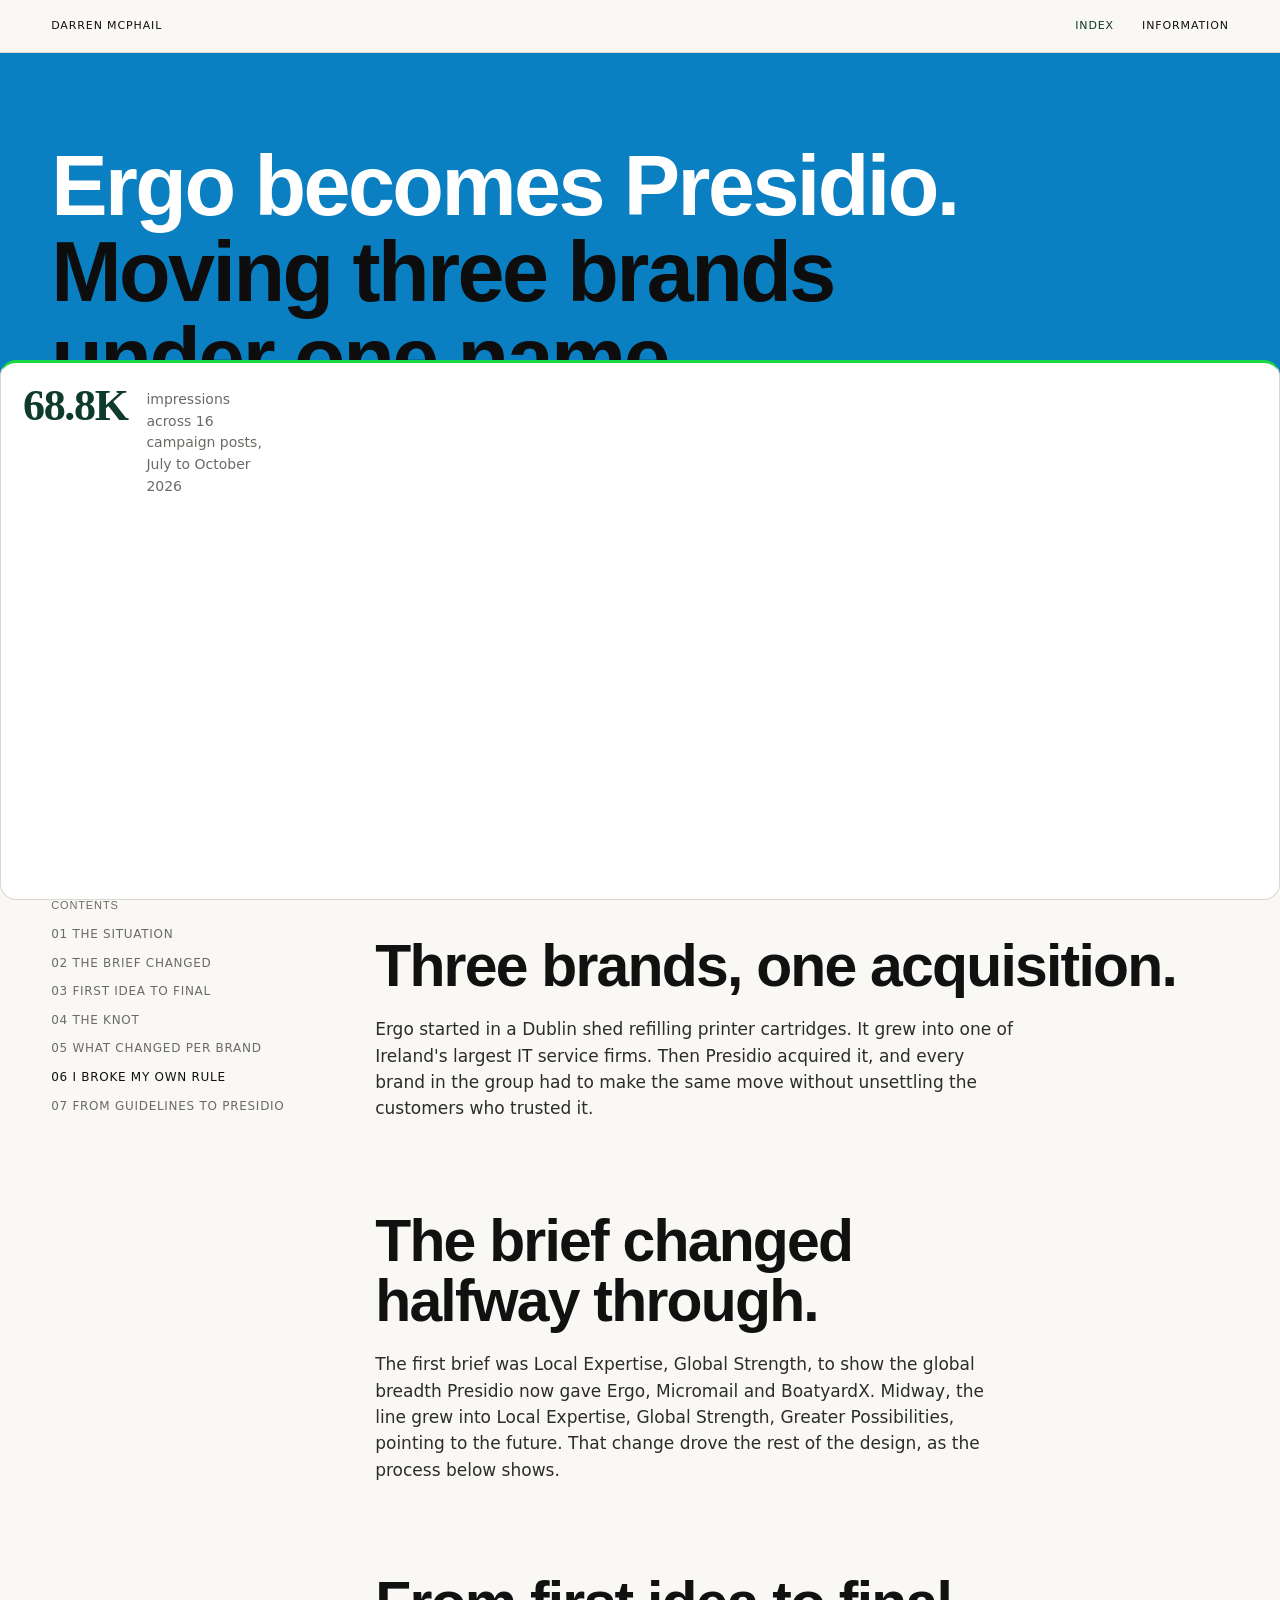
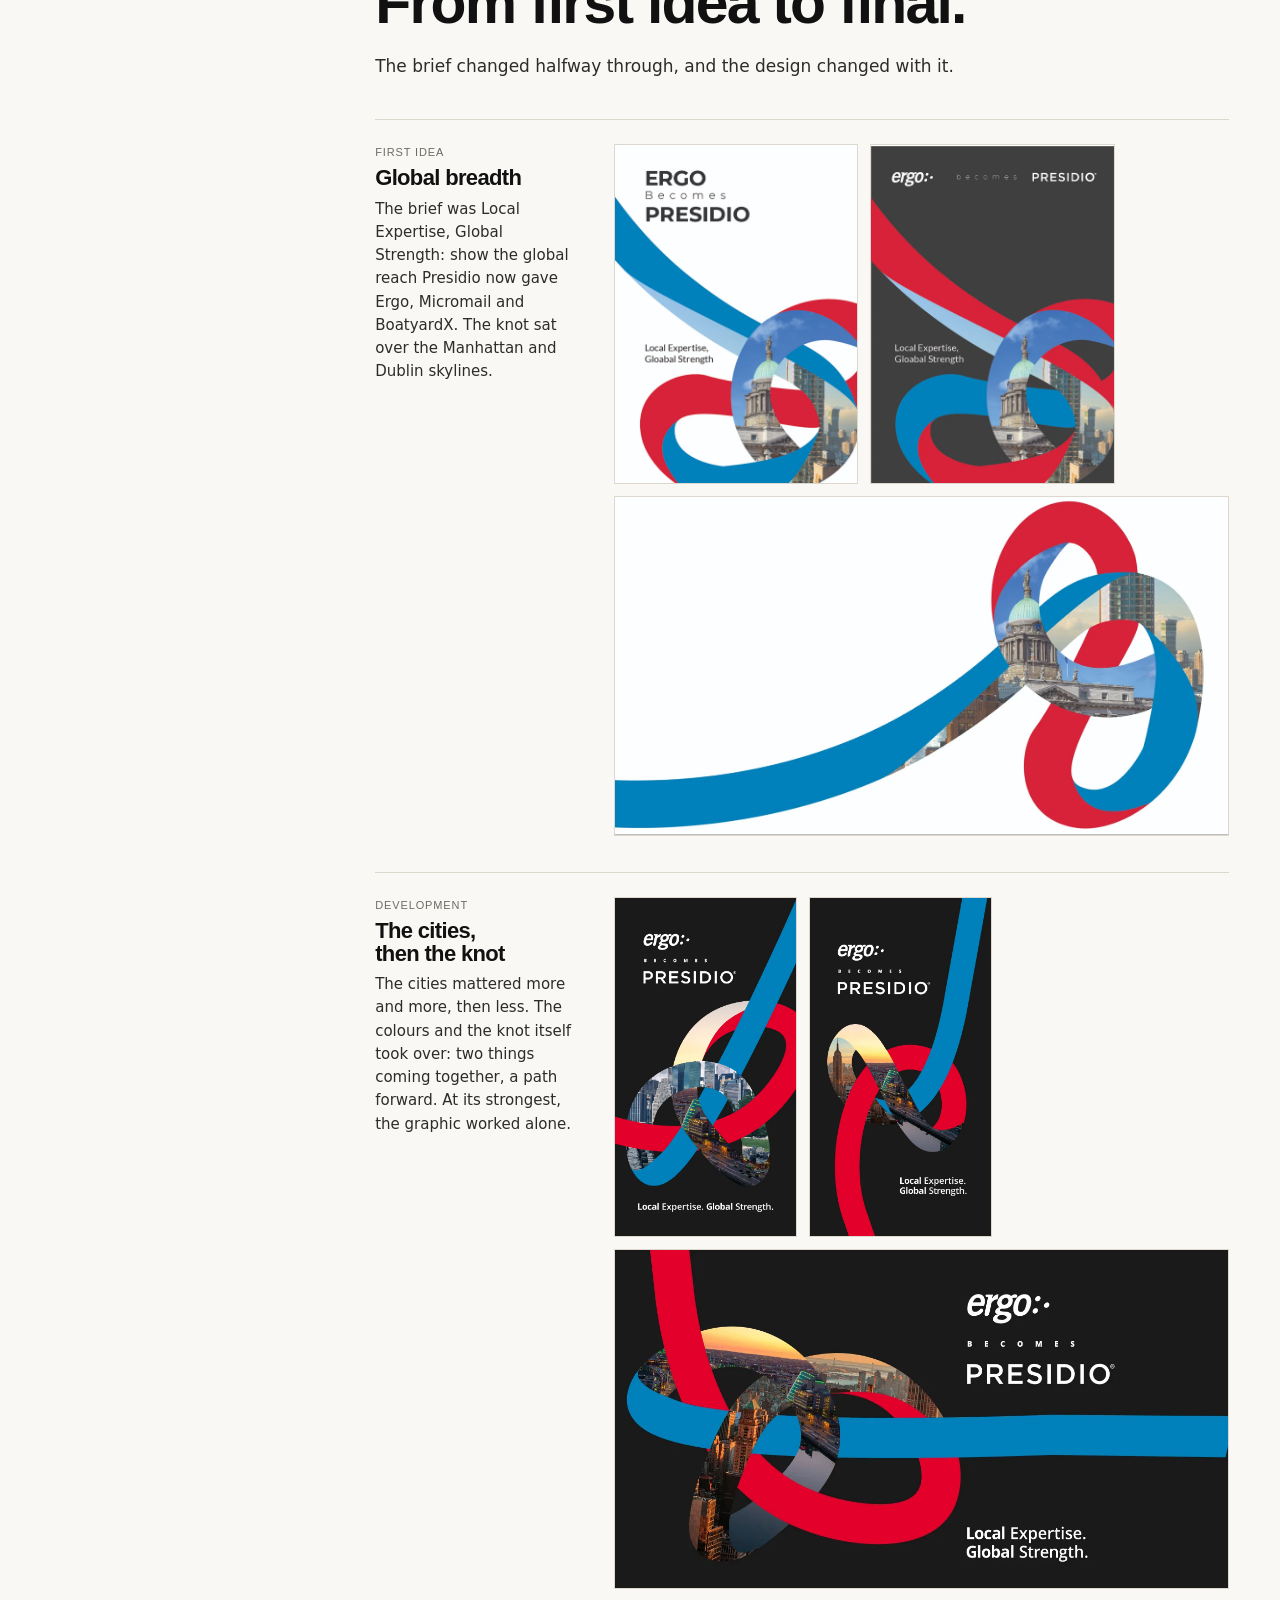
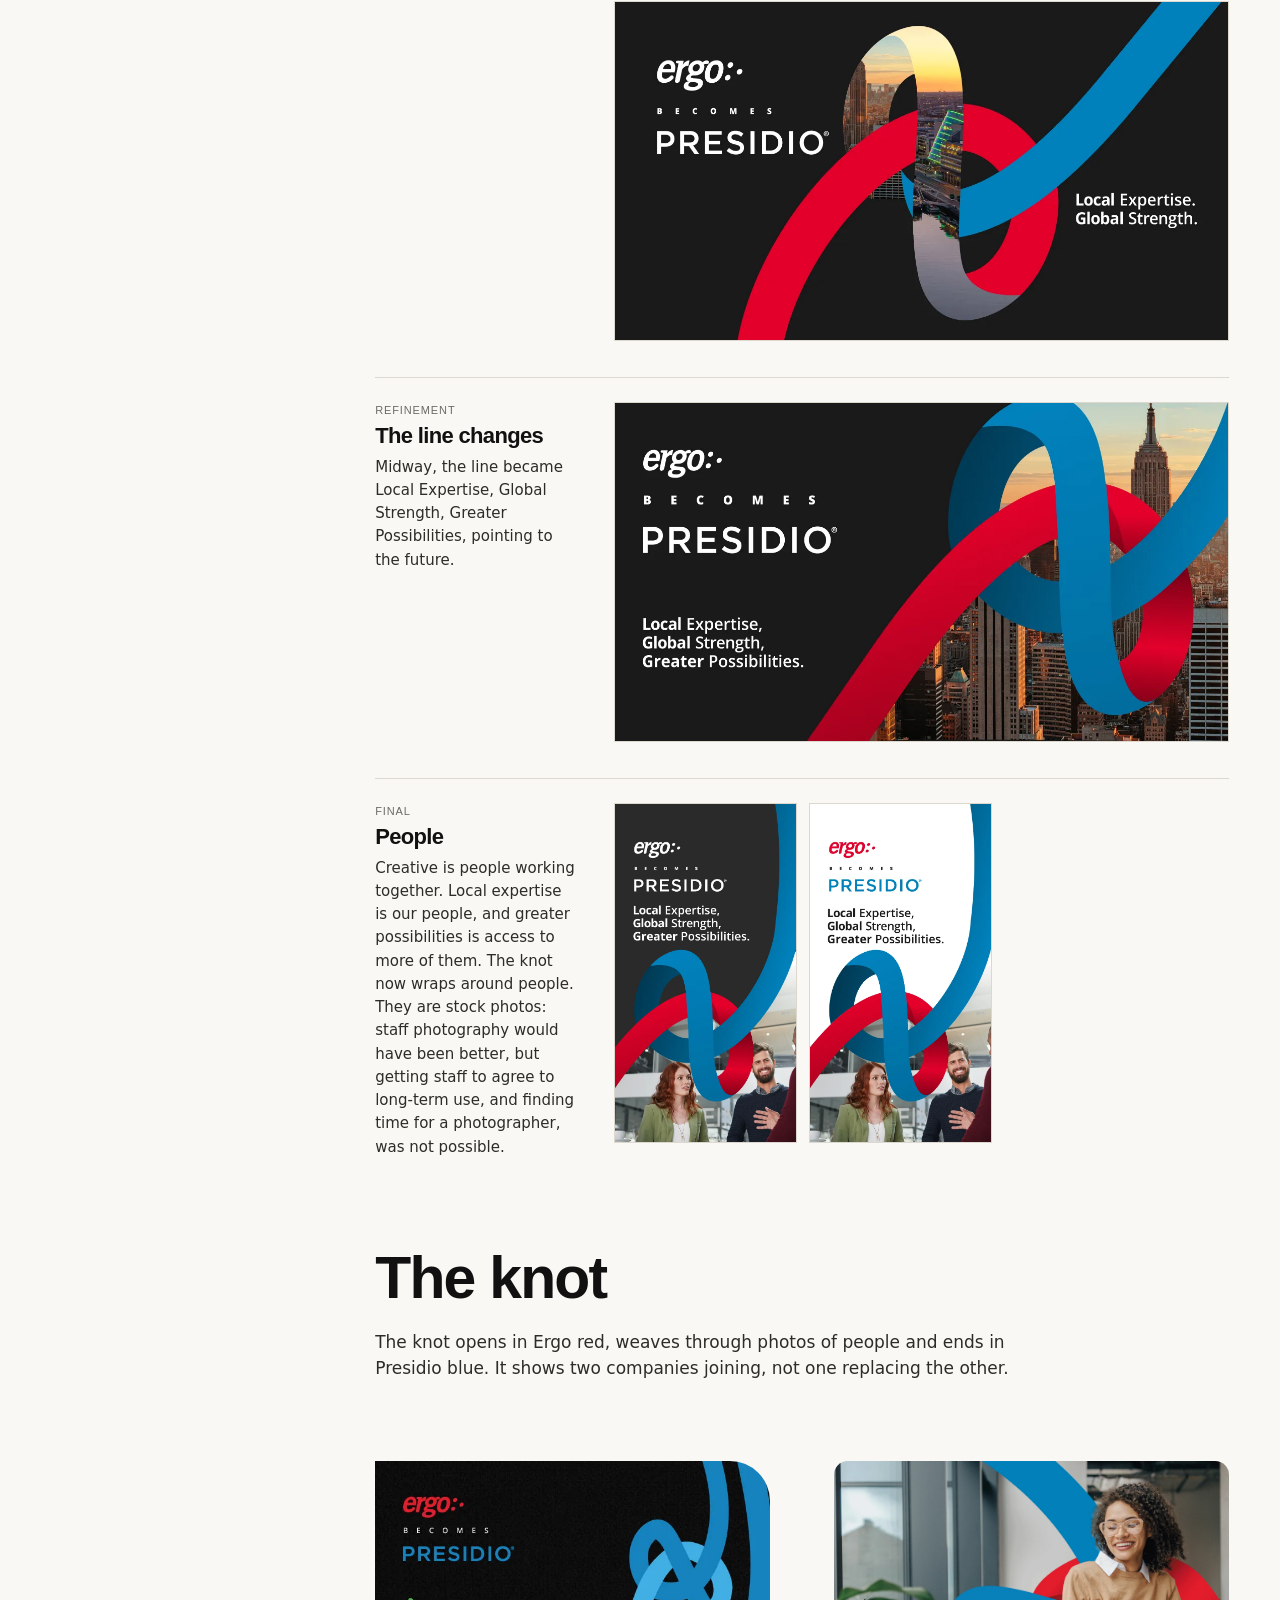
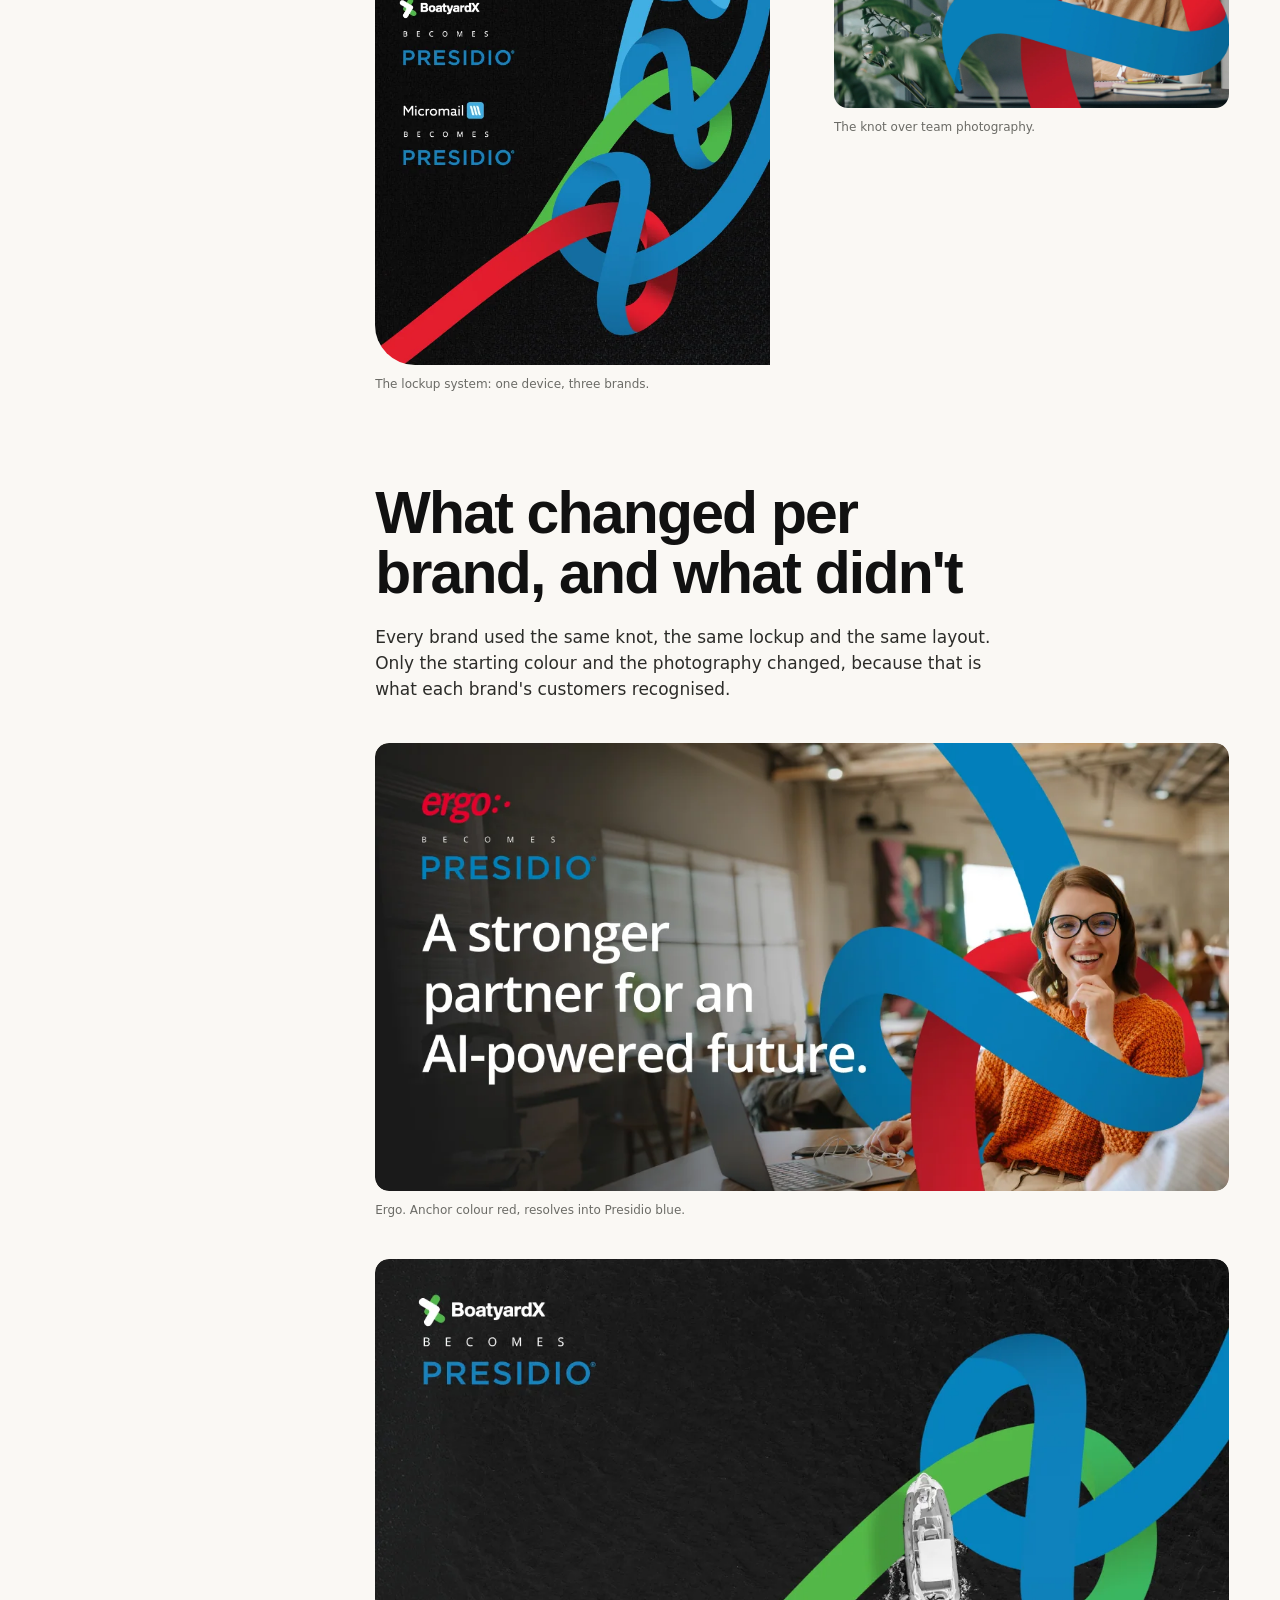
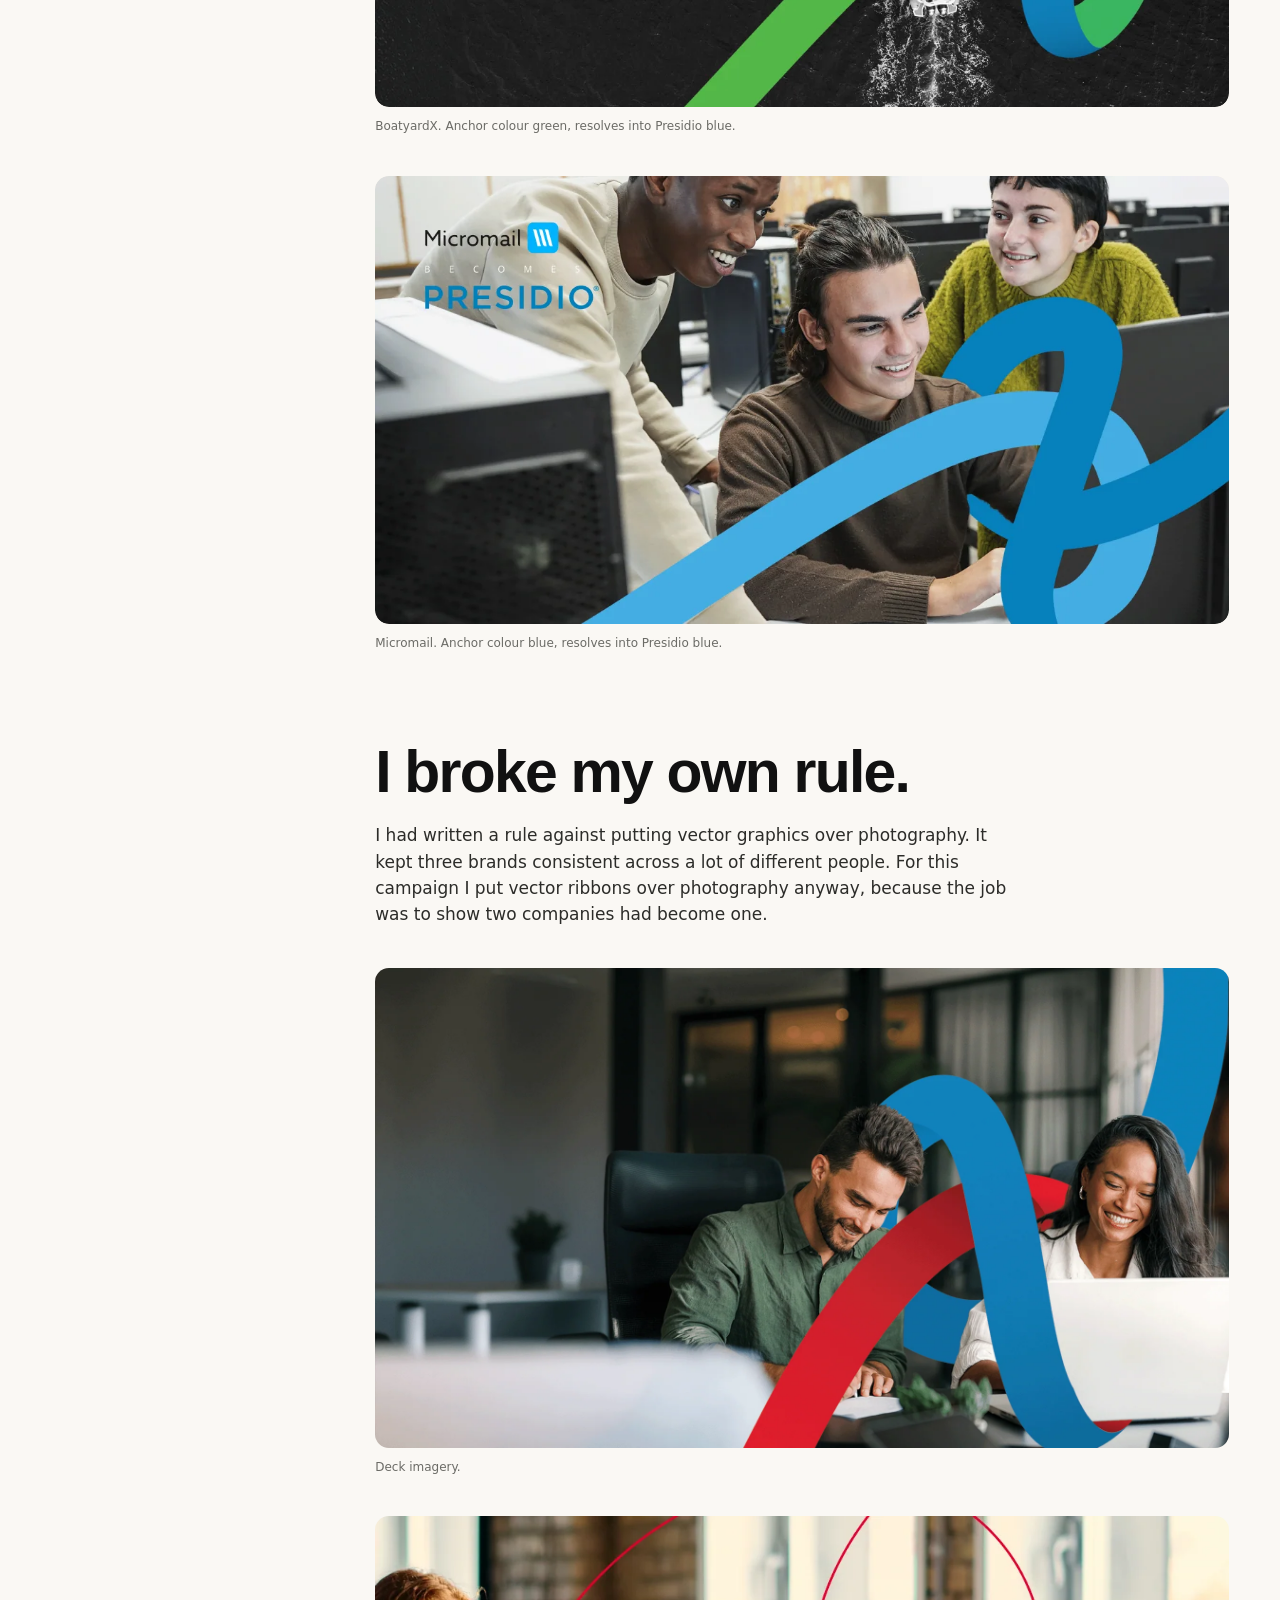
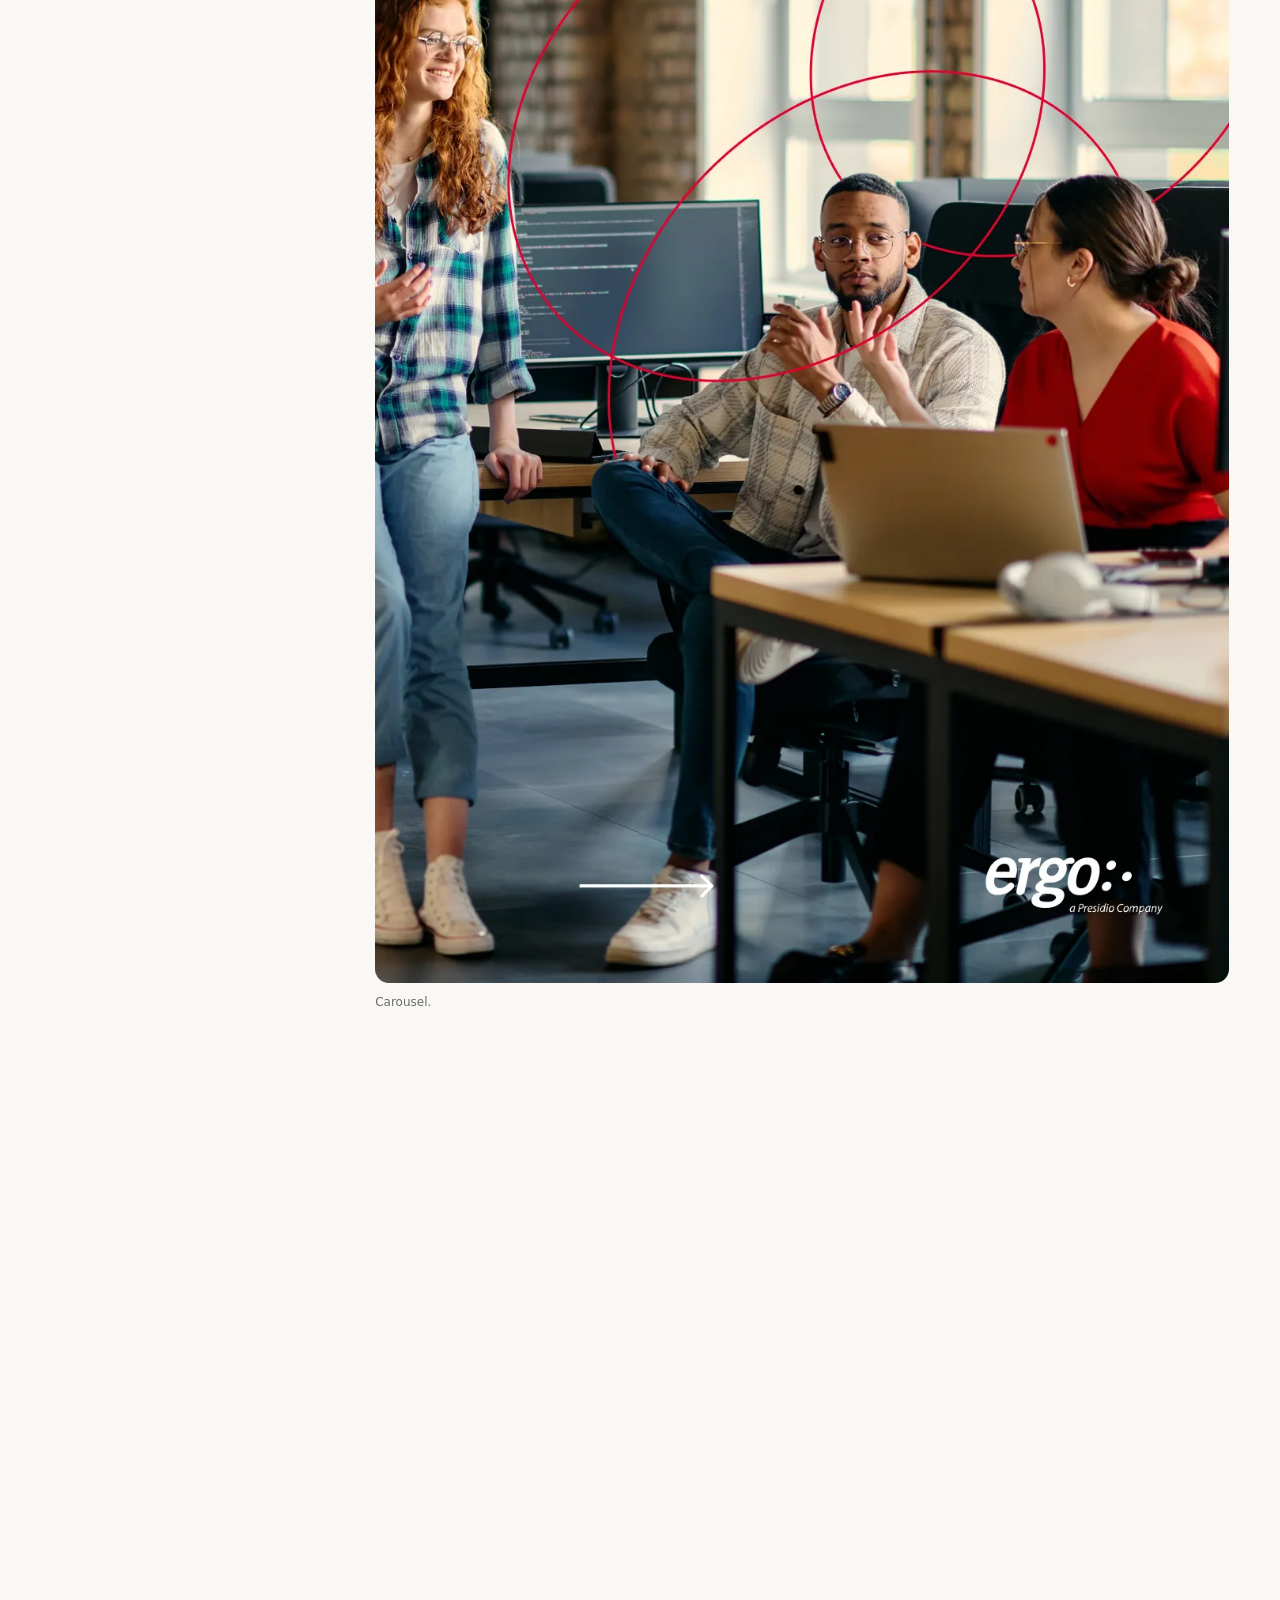
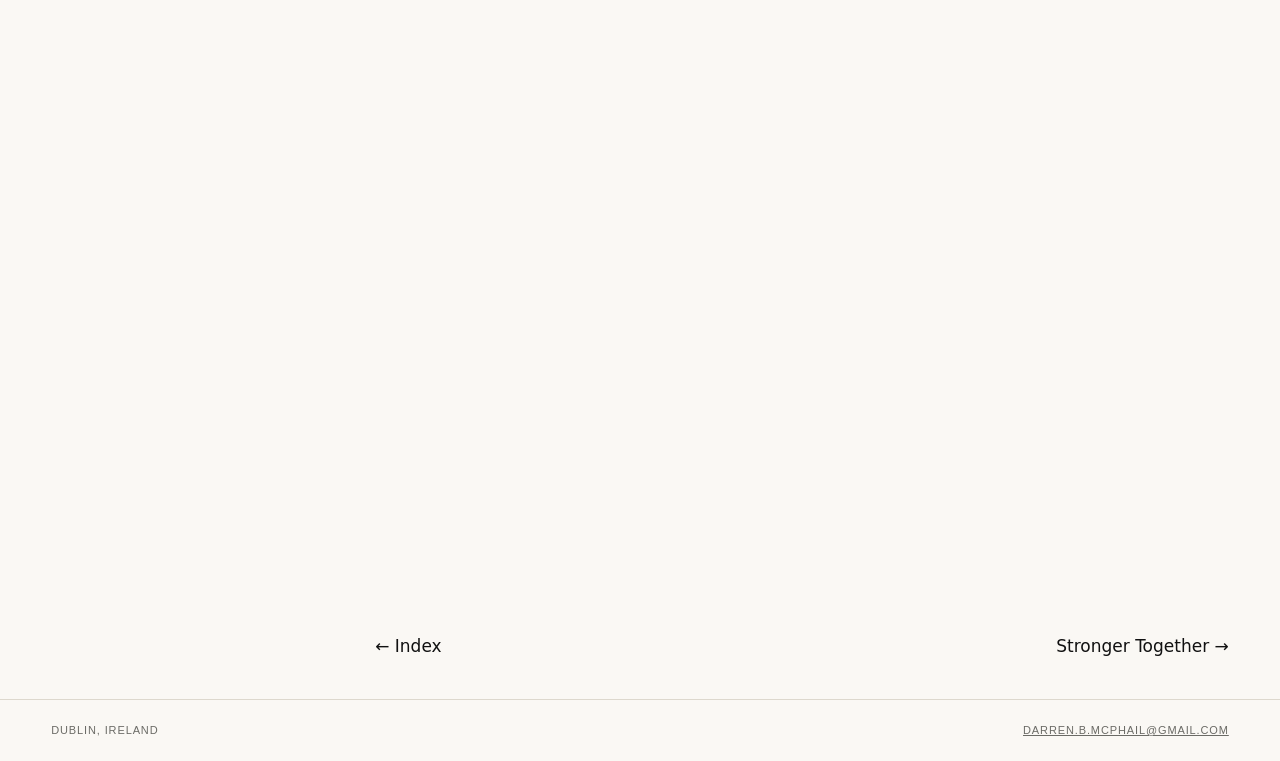
==== commit afae0e51: "Add files via upload" ====
--- a/ergo-becomes-presidio.html
+++ b/ergo-becomes-presidio.html
@@ -5,6 +5,6 @@
 <link rel="preconnect" href="https://fonts.googleapis.com"><link rel="preconnect" href="https://fonts.gstatic.com" crossorigin><link href="https://fonts.googleapis.com/css2?family=Familjen+Grotesk:wght@700&family=Instrument+Sans:wght@400;500;600&display=swap" rel="stylesheet"><link rel="stylesheet" href="styles.css"></head><body>
 <a class="skip" href="#main">Skip to content</a>
 <header class="nav"><div class="wrap"><a href="index.html">Darren McPhail</a><nav><a href="index.html" aria-current="page">Index</a><a href="information.html">Information</a></nav></div></header>
-<main id="main"><div class="band" style="background:var(--pblue)"><div class="wrap"><h1>Ergo becomes Presidio.<span class="dk">Moving three brands<br>under one name.</span></h1></div></div><div class="wrap"><div class="layout"><aside class="meta"><dl><div><dt class="label">Role</dt><dd>Graphic Designer. Concept and design</dd></div><div><dt class="label">Client</dt><dd>Ergo / Presidio</dd></div><div><dt class="label">Date</dt><dd>2026</dd></div><div><dt class="label">Status</dt><dd class="st">Completed</dd></div><div><dt class="label">Constraint</dt><dd>M&amp;A transition</dd></div></dl><p class="label" style="margin-top:20px">Contents</p><ol><li><a href="#situation">01  The situation</a></li><li><a href="#brief">02  The brief changed</a></li><li><a href="#process">03  First idea to final</a></li><li><a href="#knot">04  The knot</a></li><li><a href="#variable">05  What changed per brand</a></li><li><a href="#rule">06  I broke my own rule</a></li><li><a href="#story">07  From guidelines to Presidio</a></li></ol></aside><div class="content"><p class="lede">A brief that moved mid-project, and three brands that had to join Presidio without unsettling their&nbsp;customers.</p><div class="stats"><div class="stat r"><b>3</b><span>brands moved on one shared transition system</span></div><div class="stat b"><b>1</b><span>knot, reused on every touchpoint</span></div><div class="stat g"><b>68.8K</b><span>impressions across 16 campaign posts, July to October 2026</span></div></div><p class="note">Impressions are for campaign content on the Presidio Europe LinkedIn page, not for the design&nbsp;alone.</p><section id="situation"><h2>Three brands, one&nbsp;acquisition.</h2><p>Ergo started in a Dublin shed refilling printer cartridges. It grew into one of Ireland's largest IT service firms. Then Presidio acquired it, and every brand in the group had to make the same move without unsettling the customers who trusted&nbsp;it.</p></section><section id="brief"><h2>The brief changed halfway&nbsp;through.</h2><p>The first brief was Local Expertise, Global Strength, to show the global breadth Presidio now gave Ergo, Micromail and BoatyardX. Midway, the line grew into Local Expertise, Global Strength, Greater Possibilities, pointing to the future. That change drove the rest of the design, as the process below&nbsp;shows.</p></section><section id="process"><h2>From first idea to&nbsp;final.</h2><p>The brief changed halfway through, and the design changed with&nbsp;it.</p><div class="proc"><div class="stage"><div><span class="label">First idea</span><h3>Global breadth</h3><p>The brief was Local Expertise, Global Strength: show the global reach Presidio now gave Ergo, Micromail and BoatyardX. The knot sat over the Manhattan and Dublin&nbsp;skylines.</p></div><div class="ims"><img src="assets/becomes/process/1-first-concept-a.webp" alt="First concept, light, knot over Dublin and Manhattan" loading="lazy"><img src="assets/becomes/process/1-first-concept-b.webp" alt="First concept, dark" loading="lazy"><img src="assets/becomes/process/1-motif.webp" alt="Knot motif exploration" loading="lazy"></div></div><div class="stage"><div><span class="label">Development</span><h3>The cities, then the&nbsp;knot</h3><p>The cities mattered more and more, then less. The colours and the knot itself took over: two things coming together, a path forward. At its strongest, the graphic worked&nbsp;alone.</p></div><div class="ims"><img src="assets/becomes/process/2-dev-a.webp" alt="Portrait layout, dark" loading="lazy"><img src="assets/becomes/process/2-dev-b.webp" alt="Portrait layout, tighter crop" loading="lazy"><img src="assets/becomes/process/2-dev-c.webp" alt="Landscape layout" loading="lazy"><img src="assets/becomes/process/2-dev-d.webp" alt="Landscape layout, city fading" loading="lazy"></div></div><div class="stage"><div><span class="label">Refinement</span><h3>The line changes</h3><p>Midway, the line became Local Expertise, Global Strength, Greater Possibilities, pointing to the&nbsp;future.</p></div><div class="ims"><img src="assets/becomes/process/3-refine.webp" alt="Refined landscape layout with the new line" loading="lazy"></div></div><div class="stage"><div><span class="label">Final</span><h3>People</h3><p>Creative is people working together. Local expertise is our people, and greater possibilities is access to more of them. The knot now wraps around people. They are stock photos: staff photography would have been better, but getting staff to agree to long-term use, and finding time for a photographer, was not&nbsp;possible.</p></div><div class="ims"><img src="assets/becomes/process/4-final-a.webp" alt="Final layout, dark" loading="lazy"><img src="assets/becomes/process/4-final-b.webp" alt="Final layout, light" loading="lazy"></div></div></div></section><section id="knot"><h2>The knot</h2><p>The knot opens in Ergo red, weaves through photos of people and ends in Presidio blue. It shows two companies joining, not one replacing the&nbsp;other.</p><div class="two-col" style="margin-top:40px"><figure><img src="assets/becomes/tri-knot.webp" alt="The knot lockup for Ergo, BoatyardX and Micromail becoming Presidio" loading="lazy" width="647" height="826"><figcaption>The lockup system: one device, three&nbsp;brands.</figcaption></figure><figure class="flat"><img src="assets/becomes/landing-page-opt1.webp" alt="Ergo landing page with the knot over team photography" loading="lazy" width="2000" height="1252"><figcaption>The knot over team&nbsp;photography.</figcaption></figure></div></section><section id="variable"><h2>What changed per brand, and what&nbsp;didn't</h2><p>Every brand used the same knot, the same lockup and the same layout. Only the starting colour and the photography changed, because that is what each brand's customers&nbsp;recognised.</p><div class="grid"><figure class="flat"><div class="tile"><img src="assets/becomes/ergo-becomes-presidio-4.webp" alt="Ergo becomes Presidio campaign banner" loading="lazy" width="1200" height="630"></div><figcaption>Ergo. Anchor colour red, resolves into Presidio&nbsp;blue.</figcaption></figure><figure class="flat"><div class="tile"><img src="assets/becomes/boatyardx-becomes-presidio.webp" alt="BoatyardX becomes Presidio campaign banner" loading="lazy" width="1200" height="630"></div><figcaption>BoatyardX. Anchor colour green, resolves into Presidio&nbsp;blue.</figcaption></figure><figure class="flat"><div class="tile"><img src="assets/becomes/micromail-becomes-presidio.webp" alt="Micromail becomes Presidio campaign banner" loading="lazy" width="1200" height="630"></div><figcaption>Micromail. Anchor colour blue, resolves into Presidio&nbsp;blue.</figcaption></figure></div></section><section id="rule"><h2>I broke my own&nbsp;rule.</h2><p>I had written a rule against putting vector graphics over photography. It kept three brands consistent across a lot of different people. For this campaign I put vector ribbons over photography anyway, because the job was to show two companies had become&nbsp;one.</p><div class="grid two" style="margin-top:40px"><figure class="flat"><img src="assets/becomes/image_deck.webp" alt="Presentation image with the knot ribbon over photography" loading="lazy"><figcaption>Deck imagery.</figcaption></figure><figure class="flat"><img src="assets/becomes/carousel--11.webp" alt="LinkedIn carousel with the knot ribbon over photography" loading="lazy"><figcaption>Carousel.</figcaption></figure></div></section><section id="story"><h2>From inherited guidelines to&nbsp;Presidio.</h2><p>I inherited the 2017 Ergo guidelines and rebuilt them as one tri-brand system for Ergo, Micromail and BoatyardX. The visual refresh came first and led into the Becomes campaign, which retired the system into&nbsp;Presidio.</p><div class="spec" style="margin-top:32px"><div class="row"><span>2017, inherited</span><span>Eighteen colours, five typefaces and a colour wheel that was never put into practice.</span></div><div class="row"><span>2023, tri-brand system</span><span>The logo stayed the same. Everything else in the guidelines changed: fewer colours, fewer typefaces, a more confident system for three brands. Every deck, social post and piece of collateral for Ergo and Micromail came from it.</span></div><div class="row"><span>Becomes, the last campaign</span><span>Each brand colour resolved into Presidio blue. The system retired.</span></div></div><div class="grid" style="margin-top:40px"><figure class="flat"><img src="assets/tri/ergo-2017-p18.webp" alt="2017 Ergo guidelines, embellishments" loading="lazy"><figcaption>2017. Inherited guidelines.</figcaption></figure><figure class="flat"><img src="assets/tri/visual-identity-p18.webp" alt="Tri-brand guidelines, brand colours" loading="lazy"><figcaption>2023. Tri-brand guidelines.</figcaption></figure><figure class="flat"><img src="assets/becomes/business-post-ad-p01.webp" alt="Ergo becomes Presidio business post" loading="lazy"><figcaption>2026. Becomes, the last&nbsp;campaign.</figcaption></figure></div></section><section id="connected"><h2>Three projects, one&nbsp;logic.</h2><p>The tri-brand system is the rule. Ergo becomes Presidio breaks it on purpose, for a transition. Stronger Together makes the same vector-over-photography move for an&nbsp;event.</p><div class="spec" style="margin-top:32px"><div class="row"><span>Tri-brand system</span><span>The system at rest, 2023 to 2026. One colour leads, everything else locks.</span></div><div class="row"><span>Ergo becomes Presidio</span><span>The system in motion, and the last campaign built on it. One device, three brands, resolving into Presidio blue.</span></div><div class="row"><span>Stronger Together</span><span>The same move for one night. Vector links over a photograph of the building.</span></div></div></section><div class="pager"><a href="index.html">← Index</a><a href="stronger-together.html">Stronger Together →</a></div></div></div></div></main>
+<main id="main"><div class="band" style="background:var(--pblue)"><div class="wrap"><h1>Ergo becomes Presidio.<span class="dk">Moving three brands<br>under one name.</span></h1></div></div><div class="wrap"><div class="layout"><aside class="meta"><dl><div><dt class="label">Role</dt><dd>Graphic Designer. Concept and design</dd></div><div><dt class="label">Client</dt><dd>Ergo / Presidio</dd></div><div><dt class="label">Date</dt><dd>2026</dd></div><div><dt class="label">Status</dt><dd class="st">Completed</dd></div><div><dt class="label">Constraint</dt><dd>M&amp;A transition</dd></div></dl><p class="label" style="margin-top:20px">Contents</p><ol><li><a href="#situation">01  The situation</a></li><li><a href="#brief">02  The brief changed</a></li><li><a href="#process">03  First idea to final</a></li><li><a href="#knot">04  The knot</a></li><li><a href="#variable">05  What changed per brand</a></li><li><a href="#rule">06  I broke my own rule</a></li><li><a href="#story">07  From guidelines to Presidio</a></li></ol></aside><div class="content"><p class="lede">A brief that moved mid-project, and three brands that had to join Presidio without unsettling their&nbsp;customers.</p><div class="stats"><div class="stat r"><b>3</b><span>brands moved on one shared transition system</span></div><div class="stat b"><b>1</b><span>knot, reused on every touchpoint</span></div><div class="stat g"><b>68.8K</b><span>impressions across 16 campaign posts, July to October 2026</span></div></div><p class="note">Impressions are for campaign content on the Presidio Europe LinkedIn page, not for the design&nbsp;alone.</p><section id="situation"><h2>Three brands, one&nbsp;acquisition.</h2><p>Ergo started in a Dublin shed refilling printer cartridges. It grew into one of Ireland's largest IT service firms. Then Presidio acquired it, and every brand in the group had to make the same move without unsettling the customers who trusted&nbsp;it.</p></section><section id="brief"><h2>The brief changed halfway&nbsp;through.</h2><p>The first brief was Local Expertise, Global Strength, to show the global breadth Presidio now gave Ergo, Micromail and BoatyardX. Midway, the line grew into Local Expertise, Global Strength, Greater Possibilities, pointing to the future. That change drove the rest of the design, as the process below&nbsp;shows.</p></section><section id="process"><h2>From first idea to&nbsp;final.</h2><p>The brief changed halfway through, and the design changed with&nbsp;it.</p><div class="proc"><div class="stage"><div><span class="label">First idea</span><h3>Global breadth</h3><p>The brief was Local Expertise, Global Strength: show the global reach Presidio now gave Ergo, Micromail and BoatyardX. The knot sat over the Manhattan and Dublin&nbsp;skylines.</p></div><div class="ims"><img src="assets/becomes/process/1-first-concept-a.webp" alt="First concept, light, knot over Dublin and Manhattan" loading="lazy"><img src="assets/becomes/process/1-first-concept-b.webp" alt="First concept, dark" loading="lazy"><img src="assets/becomes/process/1-motif.webp" alt="Knot motif exploration" loading="lazy"></div></div><div class="stage"><div><span class="label">Development</span><h3>The cities, then the&nbsp;knot</h3><p>The cities mattered more and more, then less. The colours and the knot itself took over: two things coming together, a path forward. At its strongest, the graphic worked&nbsp;alone.</p></div><div class="ims"><img src="assets/becomes/process/2-dev-a.webp" alt="Portrait layout, dark" loading="lazy"><img src="assets/becomes/process/2-dev-b.webp" alt="Portrait layout, tighter crop" loading="lazy"><img src="assets/becomes/process/2-dev-c.webp" alt="Landscape layout" loading="lazy"><img src="assets/becomes/process/2-dev-d.webp" alt="Landscape layout, city fading" loading="lazy"></div></div><div class="stage"><div><span class="label">Refinement</span><h3>The line changes</h3><p>Midway, the line became Local Expertise, Global Strength, Greater Possibilities, pointing to the&nbsp;future.</p></div><div class="ims"><img src="assets/becomes/process/3-refine.webp" alt="Refined landscape layout with the new line" loading="lazy"></div></div><div class="stage"><div><span class="label">Final</span><h3>People</h3><p>Creative is people working together. Local expertise is our people, and greater possibilities is access to more of them. The knot now wraps around people. They are stock photos: staff photography would have been better, but getting staff to agree to long-term use, and finding time for a photographer, was not&nbsp;possible.</p></div><div class="ims"><img src="assets/becomes/process/4-final-a.webp" alt="Final layout, dark" loading="lazy"><img src="assets/becomes/process/4-final-b.webp" alt="Final layout, light" loading="lazy"></div></div></div></section><section id="knot"><h2>The knot</h2><p>The knot opens in Ergo red, weaves through photos of people and ends in Presidio blue. It shows two companies joining, not one replacing the&nbsp;other.</p><div class="two-col" style="margin-top:40px"><figure><img src="assets/becomes/tri-knot.webp" alt="The knot lockup for Ergo, BoatyardX and Micromail becoming Presidio" loading="lazy" width="647" height="826"><figcaption>The lockup system: one device, three&nbsp;brands.</figcaption></figure><figure class="flat"><img src="assets/becomes/landing-page-opt1.webp" alt="Ergo landing page with the knot over team photography" loading="lazy" width="2000" height="1252"><figcaption>The knot over team&nbsp;photography.</figcaption></figure></div></section><section id="variable"><h2>What changed per brand, and what&nbsp;didn't</h2><p>Every brand used the same knot, the same lockup and the same layout. Only the starting colour and the photography changed, because that is what each brand's customers&nbsp;recognised.</p><div class="grid"><figure class="flat"><div class="tile"><img src="assets/becomes/ergo-becomes-presidio-4.webp" alt="Ergo becomes Presidio campaign banner" loading="lazy" width="1200" height="630"></div><figcaption>Ergo. Anchor colour red, resolves into Presidio&nbsp;blue.</figcaption></figure><figure class="flat"><div class="tile"><img src="assets/becomes/boatyardx-becomes-presidio.webp" alt="BoatyardX becomes Presidio campaign banner" loading="lazy" width="1200" height="630"></div><figcaption>BoatyardX. Anchor colour green, resolves into Presidio&nbsp;blue.</figcaption></figure><figure class="flat"><div class="tile"><img src="assets/becomes/micromail-becomes-presidio.webp" alt="Micromail becomes Presidio campaign banner" loading="lazy" width="1200" height="630"></div><figcaption>Micromail. Anchor colour blue, resolves into Presidio&nbsp;blue.</figcaption></figure></div></section><section id="rule"><h2>I broke my own&nbsp;rule.</h2><p>I had written a rule against putting vector graphics over photography. It kept three brands consistent across a lot of different people. For this campaign I put vector ribbons over photography anyway, because the job was to show two companies had become&nbsp;one.</p><div class="grid two" style="margin-top:40px"><figure class="flat"><img src="assets/becomes/image_deck.webp" alt="Presentation image with the knot ribbon over photography" loading="lazy"><figcaption>Deck imagery.</figcaption></figure><figure class="flat"><img src="assets/becomes/carousel--11.webp" alt="LinkedIn carousel with the knot ribbon over photography" loading="lazy"><figcaption>Carousel.</figcaption></figure></div></section><section id="story"><h2>From inherited guidelines to&nbsp;Presidio.</h2><p>I inherited the 2017 Ergo guidelines and rebuilt them as one tri-brand system for Ergo, Micromail and BoatyardX. The tri-brand system came first and led into the Becomes campaign, which retired the system into&nbsp;Presidio.</p><div class="spec" style="margin-top:32px"><div class="row"><span>2017, inherited</span><span>Eighteen colours, five typefaces and a colour wheel that was never put into practice.</span></div><div class="row"><span>2023, tri-brand system</span><span>The logo stayed the same. Everything else in the guidelines changed: fewer colours, fewer typefaces, a more confident system for three brands. Every deck, social post and piece of collateral for Ergo and Micromail came from it.</span></div><div class="row"><span>Becomes, the last campaign</span><span>Each brand colour resolved into Presidio blue. The system retired.</span></div></div><div class="grid" style="margin-top:40px"><figure class="flat"><img src="assets/tri/ergo-2017-p18.webp" alt="2017 Ergo guidelines, embellishments" loading="lazy"><figcaption>2017. Inherited guidelines.</figcaption></figure><figure class="flat"><img src="assets/tri/visual-identity-p18.webp" alt="Tri-brand guidelines, brand colours" loading="lazy"><figcaption>2023. Tri-brand guidelines.</figcaption></figure><figure class="flat"><img src="assets/becomes/business-post-ad-p01.webp" alt="Ergo becomes Presidio business post" loading="lazy"><figcaption>2026. Becomes, the last&nbsp;campaign.</figcaption></figure></div></section><section id="connected"><h2>Three projects, one&nbsp;logic.</h2><p>The tri-brand system is the rule. Ergo becomes Presidio breaks it on purpose, for a transition. Stronger Together makes the same vector-over-photography move for an&nbsp;event.</p><div class="spec" style="margin-top:32px"><div class="row"><span>Tri-brand system</span><span>The system at rest, 2023 to 2026. One colour leads, everything else locks.</span></div><div class="row"><span>Ergo becomes Presidio</span><span>The system in motion, and the last campaign built on it. One device, three brands, resolving into Presidio blue.</span></div><div class="row"><span>Stronger Together</span><span>The same move for one night. Vector links over a photograph of the building.</span></div></div></section><div class="pager"><a href="index.html">← Index</a><a href="stronger-together.html">Stronger Together →</a></div></div></div></div></main>
 <footer class="f"><div class="wrap"><span class="label">Dublin, Ireland</span><a class="label" href="mailto:darren.b.mcphail@gmail.com">darren.b.mcphail@gmail.com</a></div></footer>
 <script src="site.js" defer></script></body></html>
--- a/styles.css
+++ b/styles.css
@@ -73,10 +73,6 @@
 figure img,figure video{border-radius:0 40px 0 40px;width:100%;background:var(--paper2)}
 figure.flat img,figure.flat video{border-radius:14px}
 figcaption{margin-top:10px;font-size:12px;color:var(--mu)}
-.grid{display:grid;grid-template-columns:repeat(auto-fit,minmax(260px,1fr));gap:20px;margin-top:40px}
-.grid figure{margin:0}
-.grid.two{grid-template-columns:repeat(auto-fit,minmax(340px,1fr))}
-.grid img{border-radius:14px;width:100%}
 .tile{border-radius:14px;overflow:hidden;background:var(--paper2)}
 .tile img{width:100%;border-radius:0}
 .pair{display:grid;grid-template-columns:1fr 1fr;gap:20px;margin-top:40px}
@@ -180,3 +176,40 @@
 .tcard::after{grid-row:4;margin-top:20px}
 @media(max-width:860px){.tcard{grid-template-rows:auto}.tcard .im,.tcard h3,.tcard p,.tcard::after{grid-row:auto}}
 .tcard{row-gap:0}
+
+/* v5: no grid, title-only work list */
+body{background-image:none}
+.stage0{background-image:none}
+.three{gap:0;border-top:1px solid var(--ink)}
+.tcard,.tcard:hover,.tcard:focus-visible{display:flex;align-items:center;justify-content:space-between;gap:24px;padding:clamp(18px,2.4vw,30px) 0;border:0;border-bottom:1px solid var(--ink);background:none;grid-template-columns:none;grid-template-rows:none;row-gap:0}
+.tcard h3{grid-row:auto;grid-column:auto;font-size:clamp(30px,4.6vw,64px);line-height:1.05;margin:0;transition:transform .25s}
+.tcard::after{content:"\2192";grid-row:auto;grid-column:auto;margin:0;font-size:clamp(24px,3vw,40px);letter-spacing:0;text-transform:none;color:var(--ink);transition:transform .25s}
+.tcard:hover h3{transform:translateX(10px)}
+.tcard:hover::after{transform:translateX(-6px)}
+
+/* v6: title on a top gradient, contained media, animated 60/30/10 grid */
+.pillar .m.tri{background:#111}
+@media(min-width:861px){
+.pillar .m video{inset:auto;left:50%;top:40%;width:min(1100px,70vw,calc((100vh - 52px) * .56 * 1.7778));height:auto;aspect-ratio:16/9;transform:translateX(-50%);object-fit:contain}
+.pillar .cap{top:0;bottom:auto;padding-top:clamp(28px,5vh,56px);padding-bottom:clamp(40px,7vh,80px);background:linear-gradient(#fff 0,rgba(255,255,255,.94) 55%,rgba(255,255,255,0))}
+.pillar:not(.is-white) .cap{background:linear-gradient(#111 0,rgba(17,17,17,.95) 60%,rgba(17,17,17,0))}
+.pillar h2{font-size:clamp(40px,6vw,96px);line-height:1.02}
+}
+@media(min-width:861px){.pillar h2{max-width:none;white-space:nowrap}.pillar p{max-width:none}}
+
+/* v7: connected 60/30/10 stack, image reels */
+.pillar .m{background:#fff}.pillar .m.tri{background:#111}
+.reel{position:absolute;left:0;right:0;top:0;bottom:0;overflow:hidden;background:#fff}
+.reel .trk{display:flex;gap:clamp(12px,1.4vw,24px);height:100%;width:max-content;padding-right:clamp(12px,1.4vw,24px)}
+.pillar .m .reel img{position:static;inset:auto;width:auto;height:100%;flex:0 0 auto;object-fit:cover}
+.pillar.on .reel .trk{animation:reel 60s linear infinite}
+@keyframes reel{to{transform:translateX(-50%)}}
+@media(prefers-reduced-motion:reduce){.pillar.on .reel .trk{animation:none}}
+@media(min-width:861px){.reel{top:40%;bottom:6vh;background:transparent}}
+
+/* v8: 60/30/10 as white, charcoal, accent, rearranging across a 10 x 10 grid */
+.g{position:absolute;left:0;right:0;bottom:0;top:40%;display:grid;grid-template-columns:repeat(10,1fr);grid-template-rows:repeat(10,1fr);--a:#e4002b;background:#fff}
+.g[data-p="1"]{--a:#50c0ef}.g[data-p="2"]{--a:#1ad742}
+.g b{display:block;background:#fff;box-shadow:0 0 0 .6px #fff;transition:background-color .7s ease,box-shadow .7s ease}
+.g b.k{background:#2b2b2b;box-shadow:0 0 0 .6px #2b2b2b}
+.g b.a{background:var(--a);box-shadow:0 0 0 .6px var(--a)}
